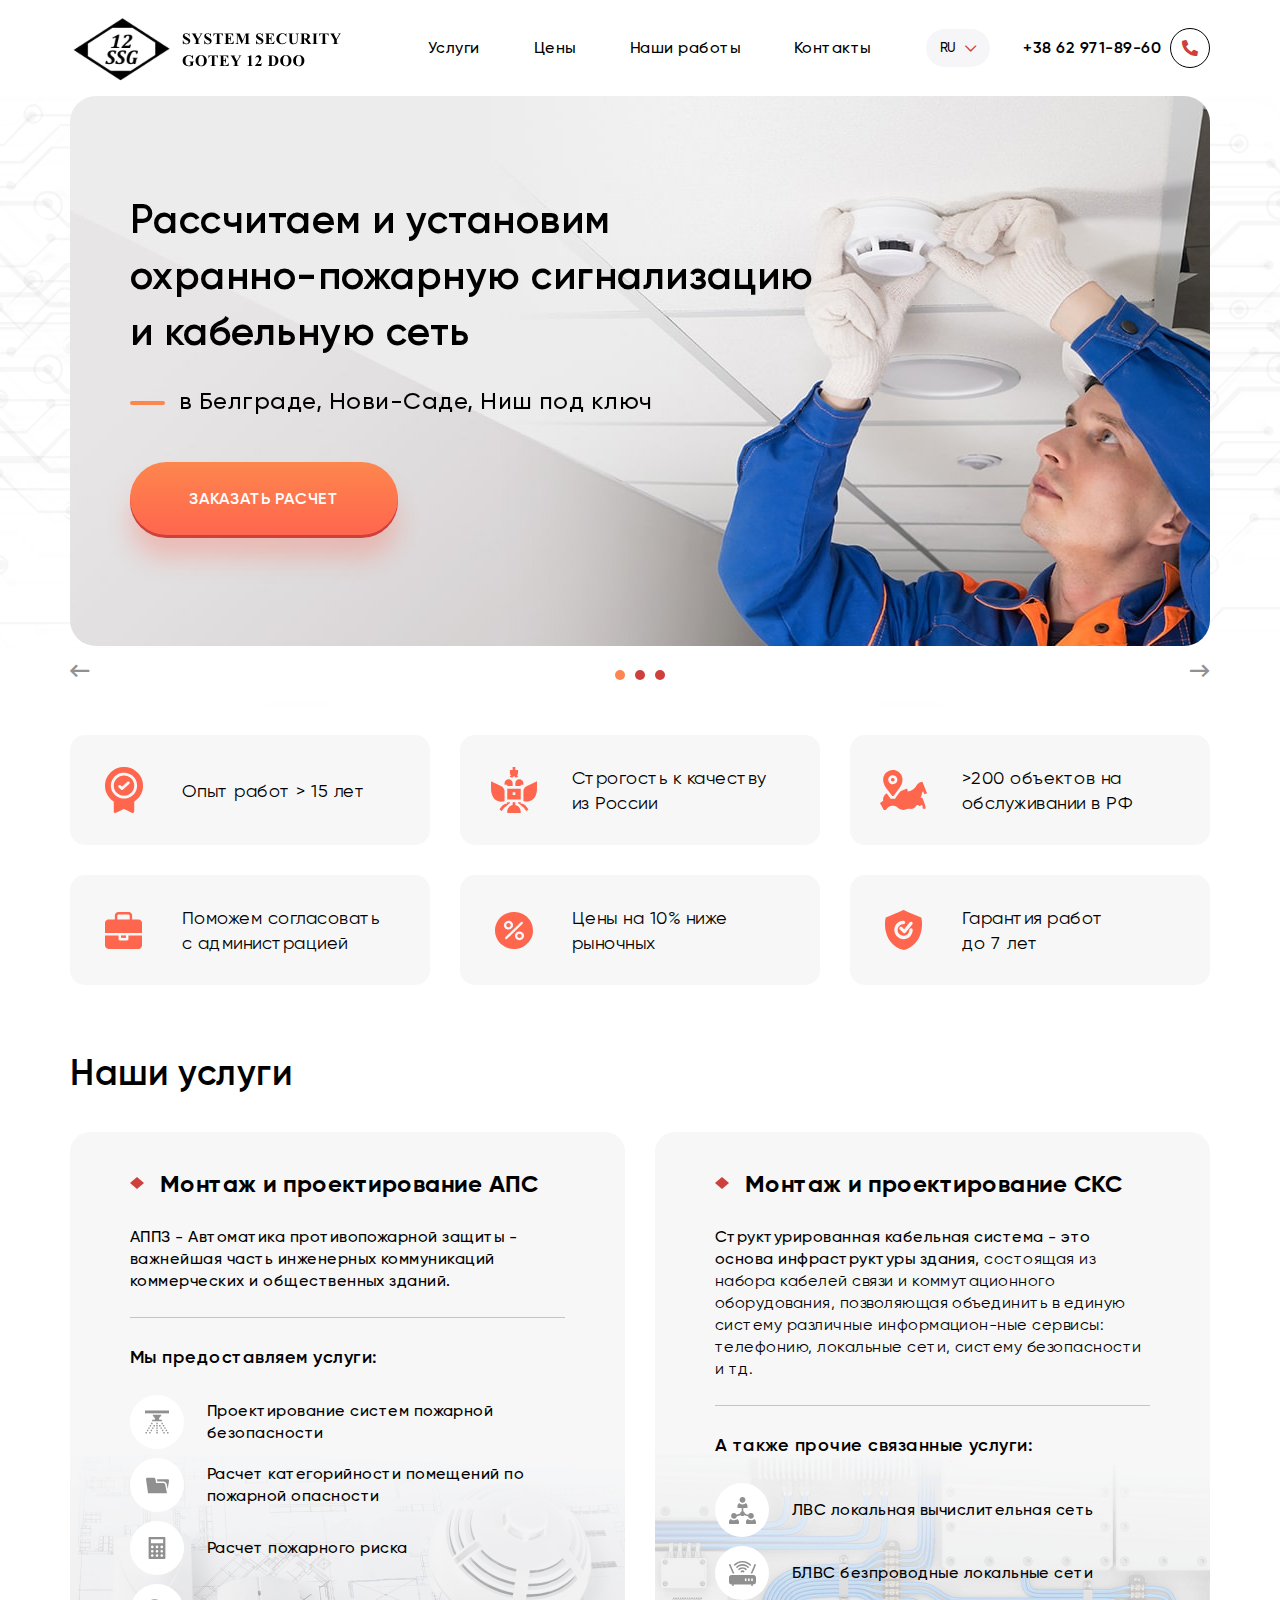
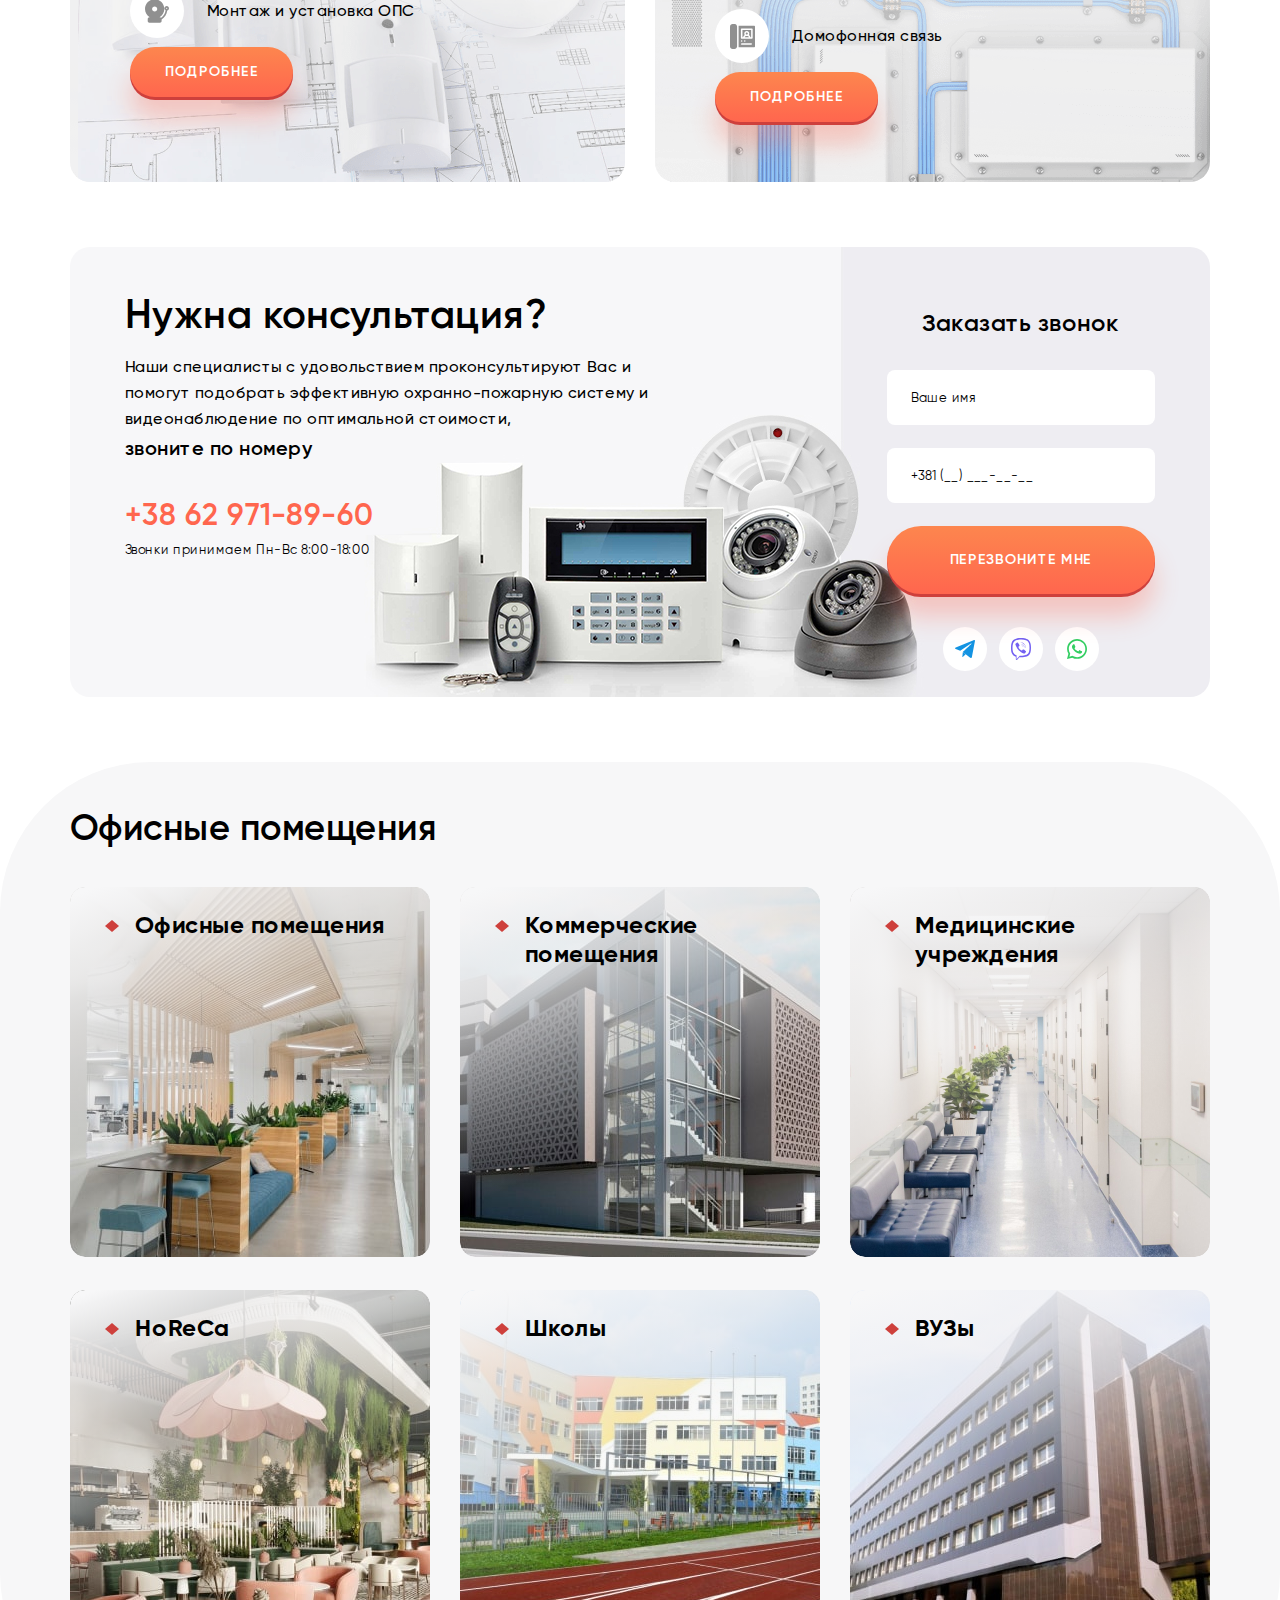
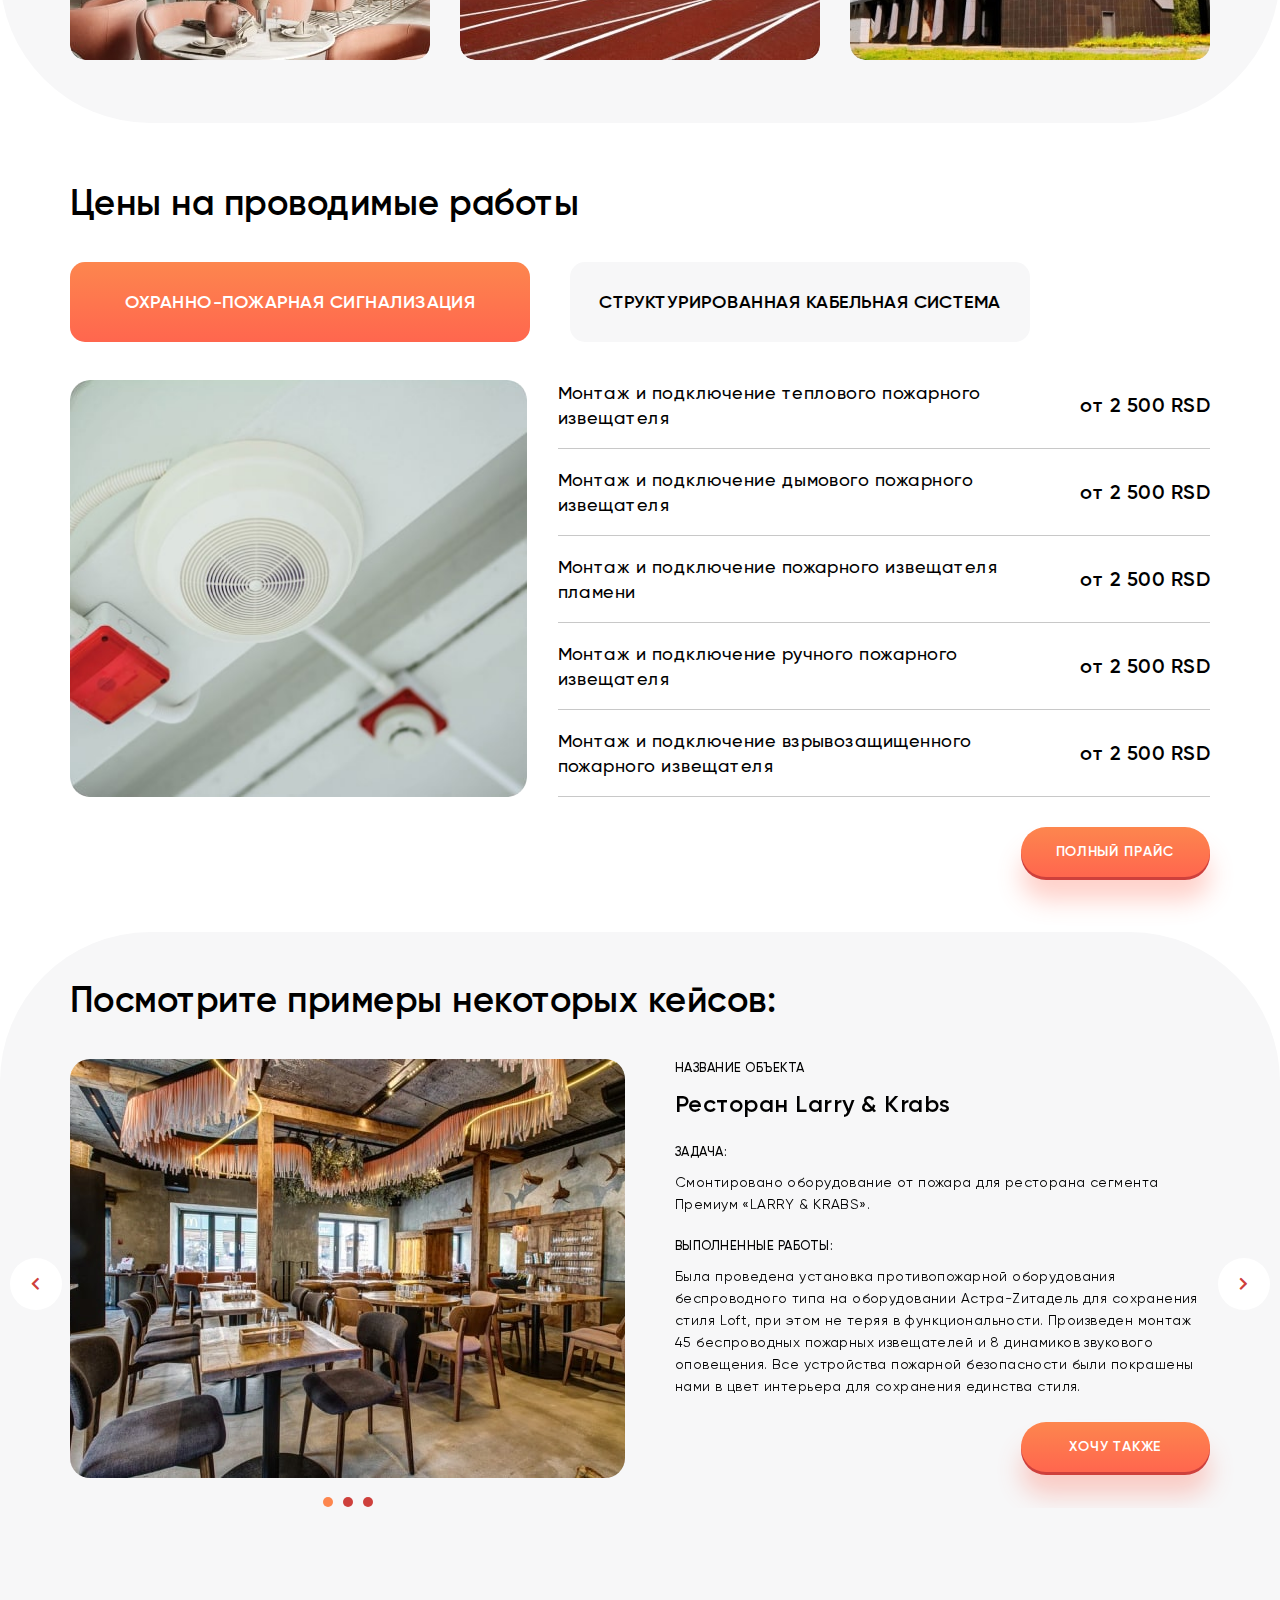
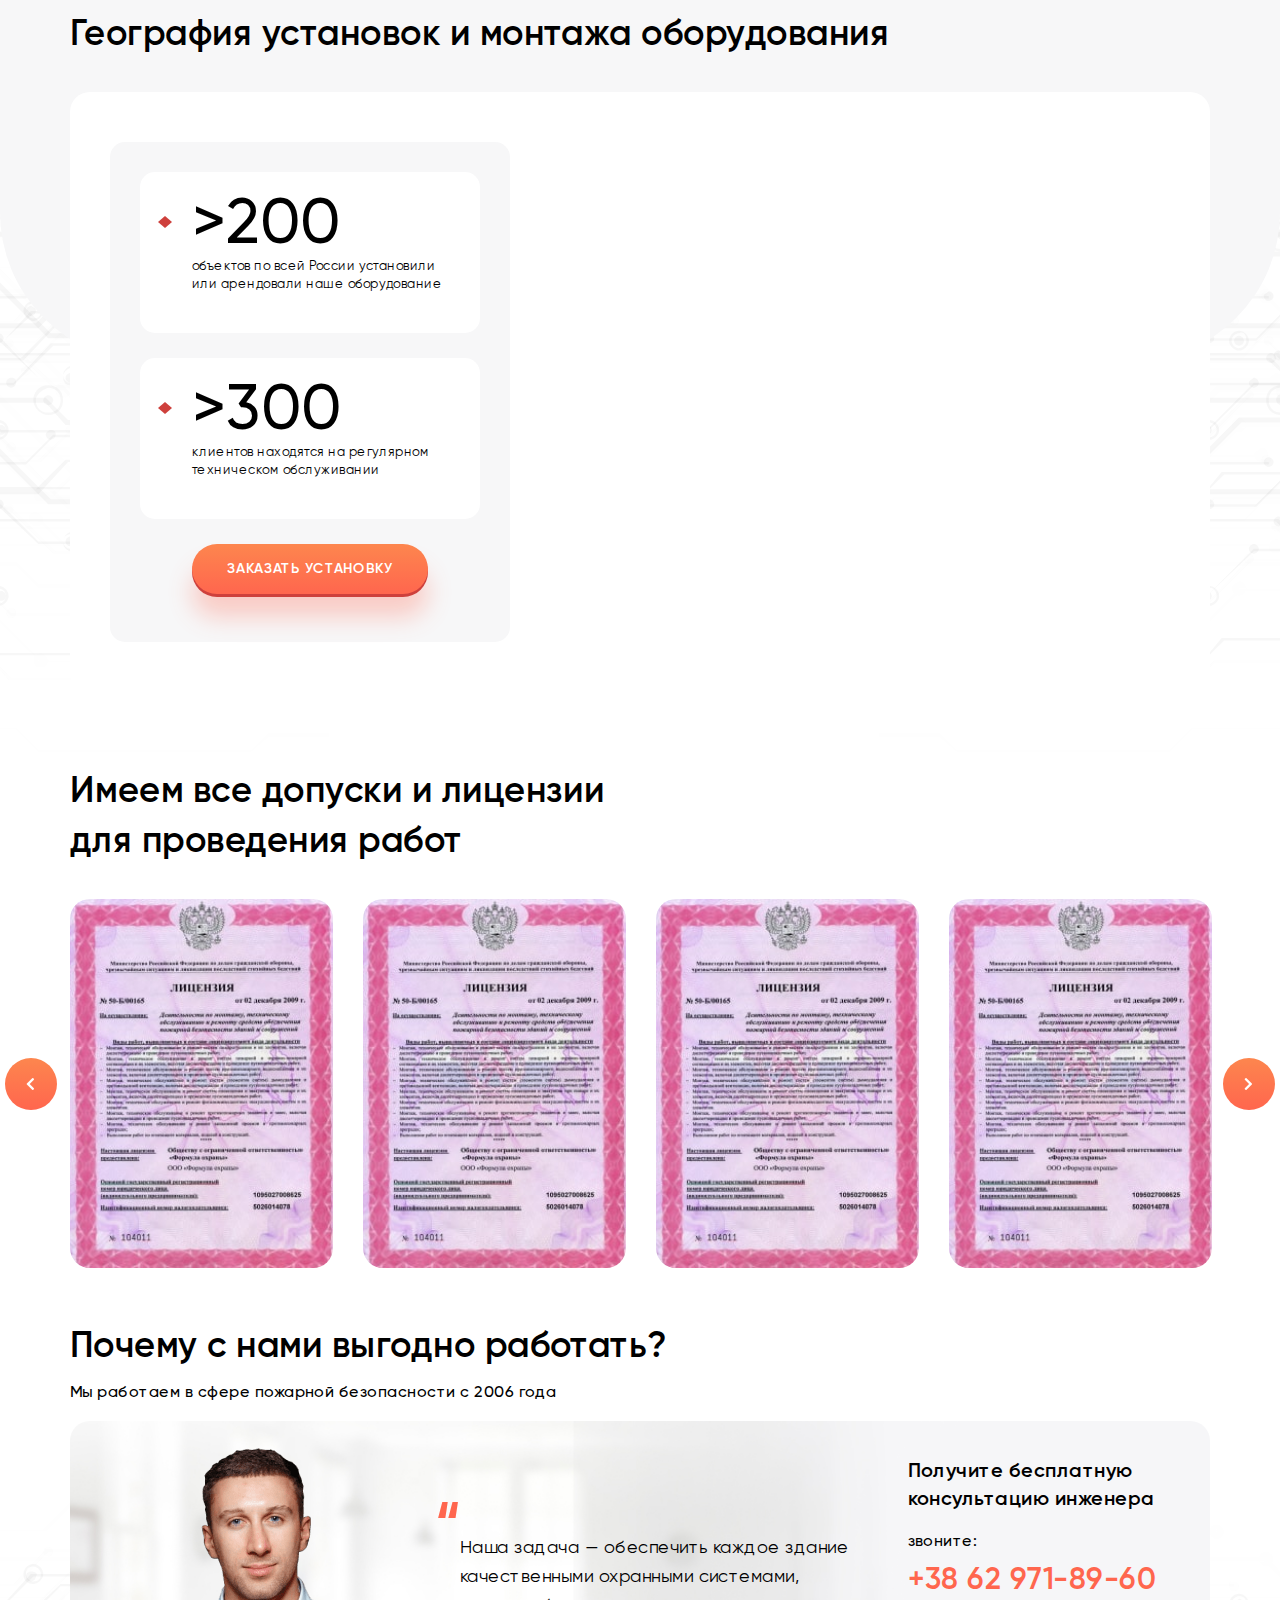
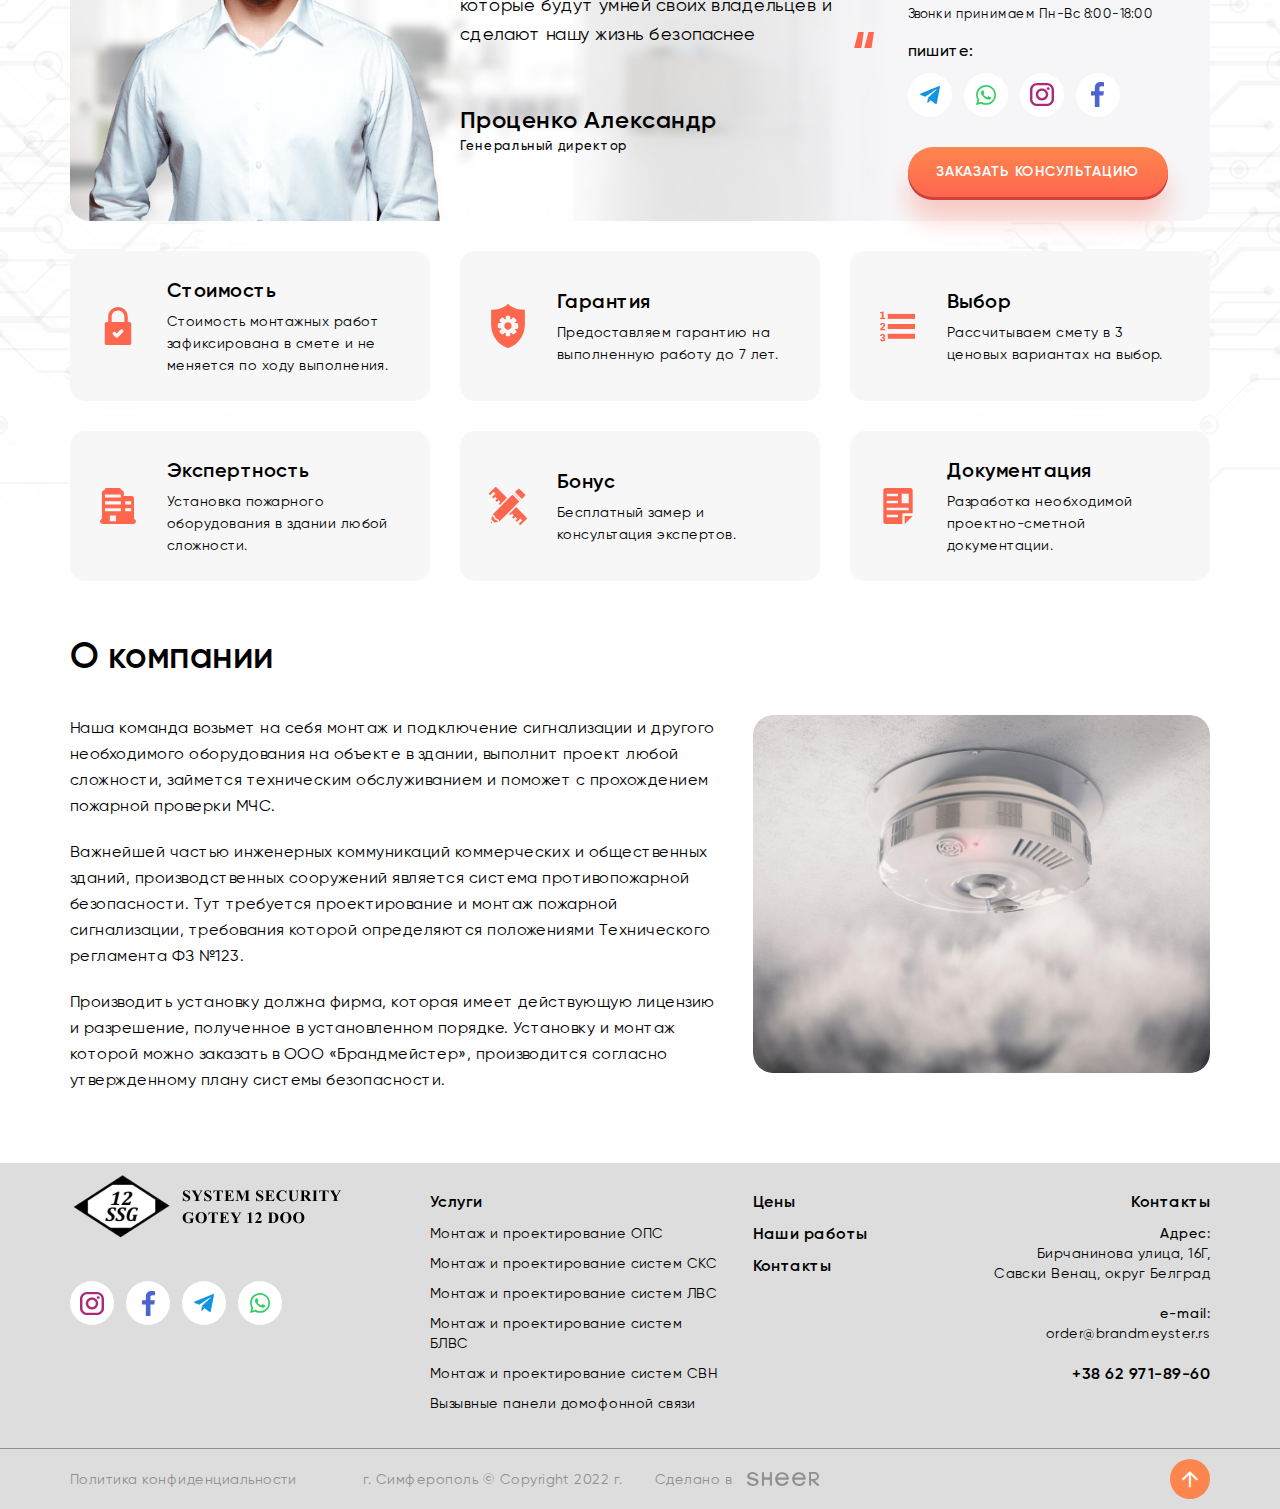
==== index.html @ 73a14e75 "Add files via upload" ====
<!DOCTYPE html>
<!--[if lt IE 7]><html lang="ru" class="lt-ie9 lt-ie8 lt-ie7"><![endif]-->
<!--[if IE 7]><html lang="ru" class="lt-ie9 lt-ie8"><![endif]-->
<!--[if IE 8]><html lang="ru" class="lt-ie9"><![endif]-->
<!--[if gt IE 8]><!-->
<html lang="ru">
<!--<![endif]-->
<head>
	<meta charset="utf-8" />
	<title>Заголовок</title>
	<meta http-equiv="X-UA-Compatible" content="IE=edge" />
	<meta name="viewport" content="width=device-width, initial-scale=1.0" />
	<meta name="format-detection" content="telephone=no" />
	<link rel="shortcut icon" href="favicon.png" />
	<link rel="stylesheet" href="libs/bootstrap/bootstrap-grid.css" />
	<link rel="stylesheet" href="libs/fontawesome-free-5.12.0-web/css/all.min.css" />
	<link rel="stylesheet" href="libs/fancybox/jquery.fancybox.css" />
	<link rel="stylesheet" href="libs/slick-1.5.9/slick/slick.css" />
	<link rel="stylesheet" href="libs/slick-1.5.9/slick/slick-theme.css" />
	<link rel="stylesheet" href="css/fonts.css" />
	<link rel="stylesheet" href="css/main.css?ver=1.1" />
	<link rel="stylesheet" href="css/media.css?ver=1.1" />
</head>
<body>

	<div class="wrapper">

		<header class="header default">
			<div class="container">
				<div class="header__wrapper">
					<a href="#" class="logo">
						<img src="img/logo.svg" alt="alt">
					</a>
					<ul class="menu">
						<li><a href="#">Услуги</a></li>
						<li><a href="#">Цены</a></li>
						<li><a href="#">Наши работы</a></li>
						<li><a href="#">Контакты</a></li>
					</ul>
					<div class="language-block">
						<div class="language-value">RU <i class="far fa-chevron-down"></i></div>
						<div class="language-dropdown">
							<ul>
								<li><a href="#">ENG</a></li>
								<li><a href="#">RU</a></li>
							</ul>
						</div>
					</div>
					<div class="contacts-line">
						<a href="tel:+38629718960" class="phone-main">+38 62 971-89-60</a>
						<a href="#" class="btn-call"><i class="fas fa-phone-alt"></i></a>
					</div>
					<span class='sandwich'>
						<span class='sw-topper'></span>
						<span class='sw-bottom'></span>
						<span class='sw-footer'></span>
					</span>
				</div>
			</div>
			<div class="menu-mobile">
				<ul class="menu">
						<li><a href="#">Услуги</a></li>
						<li><a href="#">Цены</a></li>
						<li><a href="#">Наши работы</a></li>
						<li><a href="#">Контакты</a></li>
					</ul>
					<div class="language-block">
						<div class="language-value">RU <i class="far fa-chevron-down"></i></div>
						<div class="language-dropdown">
							<ul>
								<li><a href="#">ENG</a></li>
								<li><a href="#">RU</a></li>
							</ul>
						</div>
					</div>
					<div class="contacts-line">
						<a href="tel:+38629718960" class="phone-main">+38 62 971-89-60</a>
						<a href="#" class="btn-call"><i class="fas fa-phone-alt"></i></a>
					</div>
			</div>
		</header>

		<section class="billbord">
			<div class="lines-bg"></div>
			<div class="container">
				<ul class="slider-billbord">
					<li>
						<div class="item-billbord">
							<div class="item-billbord__image">
								<img src="img/billbord1.jpg" alt="alt">
							</div>
							<div class="item-billbord__content">
								<h2 class="title-big">Рассчитаем и установим <br>охранно-пожарную сигнализацию и кабельную сеть</h2>
								<div class="descr-big">в Белграде, Нови-Саде, Ниш под ключ</div>
								<a href="#" class="btn-main">ЗАКАЗАТЬ РАСЧЕТ</a>
							</div>
						</div>
					</li>
					<li>
						<div class="item-billbord">
							<div class="item-billbord__image">
								<img src="img/billbord1.jpg" alt="alt">
							</div>
							<div class="item-billbord__content">
								<h2 class="title-big">Рассчитаем и установим <br>охранно-пожарную сигнализацию и кабельную сеть</h2>
								<div class="descr-big">в Белграде, Нови-Саде, Ниш под ключ</div>
								<a href="#" class="btn-main">ЗАКАЗАТЬ РАСЧЕТ</a>
							</div>
						</div>
					</li>
					<li>
						<div class="item-billbord">
							<div class="item-billbord__image">
								<img src="img/billbord1.jpg" alt="alt">
							</div>
							<div class="item-billbord__content">
								<h2 class="title-big">Рассчитаем и установим <br>охранно-пожарную сигнализацию и кабельную сеть</h2>
								<div class="descr-big">в Белграде, Нови-Саде, Ниш под ключ</div>
								<a href="#" class="btn-main">ЗАКАЗАТЬ РАСЧЕТ</a>
							</div>
						</div>
					</li>
				</ul>
			</div>
		</section>

		<section class="advantages">
			<div class="container">
				<div class="row row_advantages">
					<div class="col-lg-4 col-md-6">
						<div class="item-advantage">
							<div class="item-advantage__icon">
								<img src="img/ic_avd1.svg" alt="alt">
							</div>
							<p>Опыт работ > 15 лет</p>
						</div>
					</div>
					<div class="col-lg-4 col-md-6">
						<div class="item-advantage">
							<div class="item-advantage__icon">
								<img src="img/ic_avd2.svg" alt="alt">
							</div>
							<p>Строгость к качеству из России</p>
						</div>
					</div>
					<div class="col-lg-4 col-md-6">
						<div class="item-advantage">
							<div class="item-advantage__icon">
								<img src="img/ic_avd3.svg" alt="alt">
							</div>
							<p>>200 объектов на обслуживании в РФ</p>
						</div>
					</div>
					<div class="col-lg-4 col-md-6">
						<div class="item-advantage">
							<div class="item-advantage__icon">
								<img src="img/ic_avd4.svg" alt="alt">
							</div>
							<p>Поможем согласовать с администрацией</p>
						</div>
					</div>
					<div class="col-lg-4 col-md-6">
						<div class="item-advantage">
							<div class="item-advantage__icon">
								<img src="img/ic_avd5.svg" alt="alt">
							</div>
							<p>Цены на 10% ниже рыночных</p>
						</div>
					</div>
					<div class="col-lg-4 col-md-6">
						<div class="item-advantage">
							<div class="item-advantage__icon">
								<img src="img/ic_avd6.svg" alt="alt">
							</div>
							<p>Гарантия работ <br>до 7 лет</p>
						</div>
					</div>
				</div>
			</div>
		</section>

		<section class="services">
			<div class="container">
				<h2 class="title-section">Наши услуги</h2>
				<div class="row">
					<div class="col-lg-6">
						<div class="unit-service">
							<div class="unit-service__title">Монтаж и проектирование АПС</div>
							<div class="unit-service__descr"><strong>АППЗ - Автоматика противопожарной защиты - важнейшая часть инженерных коммуникаций коммерческих и общественных зданий.</strong></div>
							<div class="unit-service__subtitle">Мы предоставляем услуги:</div>
							<ul>
								<li><div class="icon-service"><img src="img/ic_serv1.svg" alt="alt"></div> Проектирование систем пожарной безопасности</li>
								<li><div class="icon-service"><img src="img/ic_serv2.svg" alt="alt"></div> Расчет категорийности помещений по пожарной опасности</li>
								<li><div class="icon-service"><img src="img/ic_serv3.svg" alt="alt"></div> Расчет пожарного риска</li>
								<li><div class="icon-service"><img src="img/ic_serv4.svg" alt="alt"></div> Монтаж и установка ОПС</li>
							</ul>
							<a href="#" class="btn-main">ПОДРОБНЕЕ</a>
							<div class="unit-service__image">
								<img src="img/bg_serv1.png" alt="alt">
							</div>
						</div>
					</div>
					<div class="col-lg-6">
						<div class="unit-service">
							<div class="unit-service__title">Монтаж и проектирование СКС</div>
							<div class="unit-service__descr"><strong>Структурированная кабельная система - это основа инфраструктуры здания,</strong> состоящая из набора кабелей связи и коммутационного оборудования, позволяющая объединить в единую систему различные информацион-ные сервисы: телефонию, локальные сети, систему безопасности и тд.</div>
							<div class="unit-service__subtitle">А также прочие связанные услуги:</div>
							<ul>
								<li><div class="icon-service"><img src="img/ic_serv5.svg" alt="alt"></div> ЛВС локальная вычислительная сеть</li>
								<li><div class="icon-service"><img src="img/ic_serv6.svg" alt="alt"></div> БЛВС безпроводные локальные сети</li>
								<li><div class="icon-service"><img src="img/ic_serv7.svg" alt="alt"></div> Домофонная связь</li>
							</ul>
							<a href="#" class="btn-main">ПОДРОБНЕЕ</a>
							<div class="unit-service__image">
								<img src="img/bg_serv2.png" alt="alt">
							</div>
						</div>
					</div>
				</div>
			</div>
		</section>

		<section class="consultation">
			<div class="container">
				<div class="consultation-block">
					<div class="row">
						<div class="col-lg-8">
							<div class="title-big">Нужна консультация?</div>
							<div class="descr-consult">Наши специалисты с удовольствием проконсультируют Вас и помогут подобрать эффективную охранно-пожарную систему и видеонаблюдение по оптимальной стоимости, <strong>звоните по номеру </strong></div>
							<a href="tel:+38629718960" class="phone-consult">+38 62 971-89-60</a>
							<div class="time-conslut">Звонки принимаем Пн-Вс 8:00-18:00</div>
						</div>
						<div class="col-lg-4">
							<div class="block-form">
								<form>
									<div class="title-middle">Заказать звонок</div>
									<div class="item-form">
										<input type="text" placeholder="Ваше имя" required="required">
									</div>
									<div class="item-form">
										<input type="text" placeholder="+381 (__) ___-__-__" class="input-phone" required="required">
									</div>
									<button class="btn-main">перезвоните мне</button>
								</form>
								<ul class="list-social">
									<li><a href="#"><img src="img/tg.svg" alt="alt"></a></li>
									<li><a href="#"><img src="img/vb.svg" alt="alt"></a></li>
									<li><a href="#"><img src="img/wt.svg" alt="alt"></a></li>
								</ul>
							</div>
						</div>
					</div>
				</div>
			</div>
		</section>

		<section class="categories">
			<div class="container">
				<h2 class="title-section">Офисные помещения</h2>
				<div class="row">
					<div class="col-lg-4 col-md-6">
						<a href="#" class="item-category">
							<span class="item-category__image">
								<img src="img/category1.jpg" alt="alt">
							</span>
							<span class="item-category__content">
								<span class="item-category__title">Офисные помещения</span>
							</span>
						</a>
					</div>
					<div class="col-lg-4 col-md-6">
						<a href="#" class="item-category">
							<span class="item-category__image">
								<img src="img/category2.jpg" alt="alt">
							</span>
							<span class="item-category__content">
								<span class="item-category__title">Коммерческие помещения</span>
							</span>
						</a>
					</div>
					<div class="col-lg-4 col-md-6">
						<a href="#" class="item-category">
							<span class="item-category__image">
								<img src="img/category3.jpg" alt="alt">
							</span>
							<span class="item-category__content">
								<span class="item-category__title">Медицинские учреждения</span>
							</span>
						</a>
					</div>
					<div class="col-lg-4 col-md-6">
						<a href="#" class="item-category">
							<span class="item-category__image">
								<img src="img/category4.jpg" alt="alt">
							</span>
							<span class="item-category__content">
								<span class="item-category__title">HoReCa</span>
							</span>
						</a>
					</div>
					<div class="col-lg-4 col-md-6">
						<a href="#" class="item-category">
							<span class="item-category__image">
								<img src="img/category5.jpg" alt="alt">
							</span>
							<span class="item-category__content">
								<span class="item-category__title">Школы</span>
							</span>
						</a>
					</div>
					<div class="col-lg-4 col-md-6">
						<a href="#" class="item-category">
							<span class="item-category__image">
								<img src="img/category6.jpg" alt="alt">
							</span>
							<span class="item-category__content">
								<span class="item-category__title">ВУЗы</span>
							</span>
						</a>
					</div>
				</div>
			</div>
		</section>

		<section class="prices">
			<div class="container">
				<h2 class="title-section">Цены на проводимые работы</h2>
				<ul class="tabs">
					<li class="active"><a href="#tab1">ОХРАННО-ПОЖАРНАЯ СИГНАЛИЗАЦИЯ</a></li>
					<li><a href="#tab2">СТРУКТУРИРОВАННАЯ КАБЕЛЬНАЯ СИСТЕМА</a></li>
				</ul>
				<div class="tab-container">
					<div class="tab-pane" id="tab1">
						<div class="row">
							<div class="col-lg-5">
								<div class="image-price">
									<img src="img/image_price1.jpg" alt="alt">
								</div>
							</div>
							<div class="col-lg-7">
								<div class="prices-wrapper">
									<div class="line-price">Монтаж и подключение теплового пожарного извещателя <strong>от 2 500 RSD</strong></div>
									<div class="line-price">Монтаж и подключение дымового пожарного извещателя <strong>от 2 500 RSD</strong></div>
									<div class="line-price">Монтаж и подключение пожарного извещателя пламени <strong>от 2 500 RSD</strong></div>
									<div class="line-price">Монтаж и подключение ручного пожарного извещателя <strong>от 2 500 RSD</strong></div>
									<div class="line-price">Монтаж и подключение взрывозащищенного пожарного извещателя <strong>от 2 500 RSD</strong></div>
								</div>
								<div class="button-price">
									<a href="#" class="btn-main">ПОЛНЫЙ ПРАЙС</a>
								</div>
							</div>
						</div>
					</div>
					<div class="tab-pane" id="tab2">
						<div class="row">
							<div class="col-lg-5">
								<div class="image-price">
									<img src="img/image_price1.jpg" alt="alt">
								</div>
							</div>
							<div class="col-lg-7">
								<div class="prices-wrapper">
									<div class="line-price">Монтаж и подключение теплового пожарного извещателя <strong>от 2 500 RSD</strong></div>
									<div class="line-price">Монтаж и подключение дымового пожарного извещателя <strong>от 2 500 RSD</strong></div>
									<div class="line-price">Монтаж и подключение пожарного извещателя пламени <strong>от 2 500 RSD</strong></div>
									<div class="line-price">Монтаж и подключение ручного пожарного извещателя <strong>от 2 500 RSD</strong></div>
									<div class="line-price">Монтаж и подключение взрывозащищенного пожарного извещателя <strong>от 2 500 RSD</strong></div>
								</div>
								<div class="button-price">
									<a href="#" class="btn-main">ПОЛНЫЙ ПРАЙС</a>
								</div>
							</div>
						</div>
					</div>
				</div>
			</div>
		</section>

		<section class="portfolio">
			<div class="container">
				<h2 class="title-section">Посмотрите примеры некоторых кейсов:</h2>
				<ul class="slider-portfolio arrows-main">
					<li>
						<div class="item-portfolio">
							<div class="row">
								<div class="col-lg-6">
									<ul class="slider-inner">
										<li>
											<div class="slider-inner__image">
												<img src="img/slide_inner1.jpg" alt="alt">
											</div>
										</li>
										<li>
											<div class="slider-inner__image">
												<img src="img/slide_inner1.jpg" alt="alt">
											</div>
										</li>
										<li>
											<div class="slider-inner__image">
												<img src="img/slide_inner1.jpg" alt="alt">
											</div>
										</li>
									</ul>
								</div>
								<div class="col-lg-6 item-portfolio__right">
									<div class="title-extrasmall">НАЗВАНИЕ ОБЪЕКТА</div>
									<div class="title-middle">Ресторан Larry & Krabs</div>
									<br>
									<div class="title-extrasmall">ЗАДАЧА:</div>
									<p>Смонтировано оборудование от пожара для ресторана сегмента Премиум «LARRY & KRABS».</p>
									<br>
									<div class="title-extrasmall">ВЫПОЛНЕННЫЕ РАБОТЫ:</div>
									<p>Была проведена установка противопожарной оборудования беспроводного типа на оборудовании Астра-Zитадель для сохранения стиля Loft, при этом не теряя в функциональности. Произведен монтаж 45 беспроводных пожарных извещателей и 8 динамиков звукового оповещения. Все устройства пожарной безопасности были покрашены нами в цвет интерьера для сохранения единства стиля.</p>
									<div class="button-portfolio">
										<a href="#" class="btn-main">хочу также</a>
									</div>
								</div>
							</div>
						</div>
					</li>
					<li>
						<div class="item-portfolio">
							<div class="row">
								<div class="col-lg-6">
									<ul class="slider-inner">
										<li>
											<div class="slider-inner__image">
												<img src="img/slide_inner1.jpg" alt="alt">
											</div>
										</li>
										<li>
											<div class="slider-inner__image">
												<img src="img/slide_inner1.jpg" alt="alt">
											</div>
										</li>
										<li>
											<div class="slider-inner__image">
												<img src="img/slide_inner1.jpg" alt="alt">
											</div>
										</li>
									</ul>
								</div>
								<div class="col-lg-6 item-portfolio__right">
									<div class="title-extrasmall">НАЗВАНИЕ ОБЪЕКТА</div>
									<div class="title-middle">Ресторан Larry & Krabs</div>
									<br>
									<div class="title-extrasmall">ЗАДАЧА:</div>
									<p>Смонтировано оборудование от пожара для ресторана сегмента Премиум «LARRY & KRABS».</p>
									<br>
									<div class="title-extrasmall">ВЫПОЛНЕННЫЕ РАБОТЫ:</div>
									<p>Была проведена установка противопожарной оборудования беспроводного типа на оборудовании Астра-Zитадель для сохранения стиля Loft, при этом не теряя в функциональности. Произведен монтаж 45 беспроводных пожарных извещателей и 8 динамиков звукового оповещения. Все устройства пожарной безопасности были покрашены нами в цвет интерьера для сохранения единства стиля.</p>
									<div class="button-portfolio">
										<a href="#" class="btn-main">хочу также</a>
									</div>
								</div>
							</div>
						</div>
					</li>
				</ul>
				<h2 class="title-section">География установок и монтажа оборудования</h2>
				<div class="locations-wrapper">
					<div id="map-location"></div>
					<div class="locations-block">
						<div class="locations-block__item">
							<div class="locations-block__value">>200</div>
							<p>объектов по всей России установили или арендовали наше оборудование</p>
						</div>
						<div class="locations-block__item">
							<div class="locations-block__value">>300</div>
							<p>клиентов находятся на регулярном техническом обслуживании</p>
						</div>
						<div class="locations-block__button">
							<a href="#" class="btn-main">заказать установку</a>
						</div>
					</div>
				</div>
			</div>
			<div class="lines-bg"></div>
		</section>

		<section class="sertificats">
			<div class="container">
				<h2 class="title-section">Имеем все допуски и лицензии для проведения работ</h2>
				<ul class="slider-sertificats arrows-main">
					<li>
						<a href="img/sertificat1.jpg" class="item-sertificat fancybox" rel="group1">
							<img src="img/sertificat1.jpg" alt="alt">
						</a>
					</li>
					<li>
						<a href="img/sertificat1.jpg" class="item-sertificat fancybox" rel="group1">
							<img src="img/sertificat1.jpg" alt="alt">
						</a>
					</li>
					<li>
						<a href="img/sertificat1.jpg" class="item-sertificat fancybox" rel="group1">
							<img src="img/sertificat1.jpg" alt="alt">
						</a>
					</li>
					<li>
						<a href="img/sertificat1.jpg" class="item-sertificat fancybox" rel="group1">
							<img src="img/sertificat1.jpg" alt="alt">
						</a>
					</li>
					<li>
						<a href="img/sertificat1.jpg" class="item-sertificat fancybox" rel="group1">
							<img src="img/sertificat1.jpg" alt="alt">
						</a>
					</li>
				</ul>
			</div>
		</section>

		<section class="benefits">
			<div class="container">
				<h2 class="title-section">Почему с нами выгодно работать?</h2>
				<div class="descr-section">Мы работаем в сфере пожарной безопасности с 2006 года</div>
				<div class="consultation-main">
					<div class="row align-items-center">
						<div class="col-lg-4 col_od">
							<div class="consultation-main__image">
								<img src="img/consultation_main1.png" alt="alt">
							</div>
						</div>
						<div class="col-lg-5">
							<div class="consultation-main__center">
								<div class="quote">
									<p>Наша задача — обеспечить каждое здание качественными охранными системами, которые будут умней своих владельцев и сделают нашу жизнь безопаснее</p>
								</div>
								<div class="title-middle">Проценко Александр</div>
								<div class="descr-min">Генеральный директор</div>
							</div>
						</div>
						<div class="col-lg-3">
							<div class="consultation-main__right">
								<div class="title-block">Получите бесплатную консультацию инженера</div>
								<div class="title-simple">звоните:</div>
								<a href="tel:+38629718960" class="phone-consult">+38 62 971-89-60</a>
								<div class="time-conslut">Звонки принимаем Пн-Вс 8:00-18:00</div>
								<div class="title-simple">пишите:</div>
								<ul class="list-social">
									<li><a href="#"><img src="img/tg.svg" alt="alt"></a></li>
									<li><a href="#"><img src="img/wt.svg" alt="alt"></a></li>
									<li><a href="#"><img src="img/insta.svg" alt="alt"></a></li>
									<li><a href="#"><img src="img/fb.svg" alt="alt"></a></li>
								</ul>
								<a href="#" class="btn-main">Заказать консультацию</a>
							</div>
						</div>
					</div>
				</div>
				<div class="row row_benefits">
					<div class="col-lg-4 col-md-6">
						<div class="item-benefit">
							<div class="item-benefit__icon">
								<img src="img/ic_benefit1.svg" alt="alt">
							</div>
							<div class="item-benefit__content">
								<div class="title-block">Стоимость</div>
								<p>Стоимость монтажных работ зафиксирована в смете и не меняется по ходу выполнения.</p>
							</div>
						</div>
					</div>
					<div class="col-lg-4 col-md-6">
						<div class="item-benefit">
							<div class="item-benefit__icon">
								<img src="img/ic_benefit2.svg" alt="alt">
							</div>
							<div class="item-benefit__content">
								<div class="title-block">Гарантия</div>
								<p>Предоставляем гарантию на выполненную работу до 7 лет.</p>
							</div>
						</div>
					</div>
					<div class="col-lg-4 col-md-6">
						<div class="item-benefit">
							<div class="item-benefit__icon">
								<img src="img/ic_benefit3.svg" alt="alt">
							</div>
							<div class="item-benefit__content">
								<div class="title-block">Выбор</div>
								<p>Рассчитываем смету в 3 ценовых вариантах на выбор.</p>
							</div>
						</div>
					</div>
					<div class="col-lg-4 col-md-6">
						<div class="item-benefit">
							<div class="item-benefit__icon">
								<img src="img/ic_benefit4.svg" alt="alt">
							</div>
							<div class="item-benefit__content">
								<div class="title-block">Экспертность</div>
								<p>Установка пожарного оборудования в здании любой сложности.</p>
							</div>
						</div>
					</div>
					<div class="col-lg-4 col-md-6">
						<div class="item-benefit">
							<div class="item-benefit__icon">
								<img src="img/ic_benefit5.svg" alt="alt">
							</div>
							<div class="item-benefit__content">
								<div class="title-block">Бонус</div>
								<p>Бесплатный замер и консультация экспертов.</p>
							</div>
						</div>
					</div>
					<div class="col-lg-4 col-md-6">
						<div class="item-benefit">
							<div class="item-benefit__icon">
								<img src="img/ic_benefit6.svg" alt="alt">
							</div>
							<div class="item-benefit__content">
								<div class="title-block">Документация</div>
								<p>Разработка необходимой проектно-сметной документации.</p>
							</div>
						</div>
					</div>
				</div>
			</div>
		</section>

		<section class="about">
			<div class="container">
				<h2 class="title-section">О компании</h2>
				<div class="row">
					<div class="col-lg-7">
						<p>Наша команда возьмет на себя монтаж и подключение сигнализации и другого необходимого оборудования на объекте в здании, выполнит проект любой сложности, займется техническим обслуживанием и поможет с прохождением пожарной проверки МЧС.</p>
						<p>Важнейшей частью инженерных коммуникаций коммерческих и общественных зданий, производственных сооружений является система противопожарной безопасности. Тут требуется проектирование и монтаж пожарной сигнализации, требования которой определяются положениями Технического регламента ФЗ №123.</p>
						<p>Производить установку должна фирма, которая имеет действующую лицензию и разрешение, полученное в установленном порядке. Установку и монтаж которой можно заказать в ООО «Брандмейстер», производится согласно утвержденному плану системы безопасности.</p>
					</div>
					<div class="col-lg-5">
						<div class="image-main">
							<img src="img/about1.jpg" alt="alt">
						</div>
					</div>
				</div>
			</div>
		</section>

		<footer class="footer">
			<div class="container">
				<div class="row">
					<div class="col-lg-4">
						<a href="#" class="logo">
							<img src="img/logo.svg" alt="alt">
						</a>
						<ul class="list-social">
							<li><a href="#"><img src="img/insta.svg" alt="alt"></a></li>
							<li><a href="#"><img src="img/fb.svg" alt="alt"></a></li>
							<li><a href="#"><img src="img/tg.svg" alt="alt"></a></li>
							<li><a href="#"><img src="img/wt.svg" alt="alt"></a></li>
						</ul>
					</div>
					<div class="col-lg-3">
						<div class="footer__services">
							<div class="footer__title">Услуги <i class="far fa-chevron-down"></i></div>
							<div class="footer__content">
								<ul class="footer__nav">
									<li><a href="#">Монтаж и проектирование ОПС</a></li>
									<li><a href="#">Монтаж и проектирование систем СКС</a></li>
									<li><a href="#">Монтаж и проектирование систем ЛВС</a></li>
									<li><a href="#">Монтаж и проектирование систем БЛВС</a></li>
									<li><a href="#">Монтаж и проектирование систем СВН</a></li>
									<li><a href="#">Вызывные панели домофонной связи</a></li>
								</ul>
							</div>
						</div>
					</div>
					<div class="col-lg-2">
						<ul class="footer__nav footer__nav_big">
							<li><a href="#">Цены</a></li>
							<li><a href="#">Наши работы</a></li>
							<li><a href="#">Контакты</a></li>
						</ul>
					</div>
					<div class="col-lg-3">
						<div class="footer__contacts">
							<div class="footer__title">Контакты <i class="far fa-chevron-down"></i></div>
							<div class="footer__content">
								<p><strong>Адрес:</strong></p>
								<p>Бирчанинова улица, 16Г, <br>Савски Венац, округ Белград</p>
								<br>
								<p><strong>e-mail:</strong></p>
								<p><a href="mailto:order@brandmeyster.rs">order@brandmeyster.rs</a></p>
								<br>
								<a href="tel:+38629718960" class="phone-main">+38 62 971-89-60</a>
							</div>
						</div>
					</div>
				</div>
			</div>
			<div class="footer-bottom">
				<div class="container">
					<div class="row align-items-center">
						<div class="col-lg">
							<a href="#">Политика конфиденциальности </a>
						</div>
						<div class="col-lg">
							<p>г. Симферополь © Copyright  2022 г.</p>
						</div>
						<div class="col-lg">
							<div class="create">Сделано в <a href="#"><img src="img/copy.svg" alt="alt"></a></div>
						</div>
						<div class="col-lg">
							<a href="#" class="btn_top"><i class="far fa-arrow-up"></i></a>
						</div>
					</div>
				</div>
			</div>
		</footer>
		
	</div>

	<!--[if lt IE 9]>
	<script src="libs/html5shiv/es5-shim.min.js"></script>
	<script src="libs/html5shiv/html5shiv.min.js"></script>
	<script src="libs/html5shiv/html5shiv-printshiv.min.js"></script>
	<script src="libs/respond/respond.min.js"></script>
<![endif]-->
<script src="libs/jquery/jquery-3.6.0.min.js"></script>
<script src="libs/jquery-mousewheel/jquery.mousewheel.min.js"></script>
<script src="libs/fancybox/jquery.fancybox.pack.js"></script>
<script src="libs/slick-1.5.9/slick/slick.min.js"></script>
<script src="libs/scroll2id/PageScroll2id.min.js"></script>
<script src="libs/mask/jquery.maskedinput.js"></script>
<script src="libs/jQueryFormStyler-master/jquery.formstyler.min.js"></script>
<script src="js/common.js?ver=1.1"></script>
<script src="https://api-maps.yandex.ru/2.1/?lang=ru_RU"></script>
<script>
	$(document).ready(function() {
		ymaps.ready(init);

		function init() {
			var myMap = new ymaps.Map('map-location', {
				center: [44.755015, 19.218693],
				zoom: 7	
			}, {
				searchControlProvider: 'yandex#search'
			});		


			myPlacemark1 = new ymaps.Placemark([44.816239, 20.460469], {
			}, {
				iconLayout: 'default#image',
				iconImageHref: 'img/pin.svg',
				hideIconOnBalloonOpen: false,
				iconImageSize: [20, 26],
				iconImageOffset: [-10, -26],
				balloonOffset: [ 0, -26 ]
			});

			myPlacemark2 = new ymaps.Placemark([45.264621, 19.836845], {
			}, {
				iconLayout: 'default#image',
				iconImageHref: 'img/pin.svg',
				hideIconOnBalloonOpen: false,
				iconImageSize: [20, 26],
				iconImageOffset: [-10, -26],
				balloonOffset: [ 0, -26 ]
			});

			myPlacemark3 = new ymaps.Placemark([44.621046, 21.184387], {
			}, {
				iconLayout: 'default#image',
				iconImageHref: 'img/pin.svg',
				hideIconOnBalloonOpen: false,
				iconImageSize: [20, 26],
				iconImageOffset: [-10, -26],
				balloonOffset: [ 0, -26 ]
			});

			myPlacemark4 = new ymaps.Placemark([44.009866, 20.914536], {
			}, {
				iconLayout: 'default#image',
				iconImageHref: 'img/pin.svg',
				hideIconOnBalloonOpen: false,
				iconImageSize: [20, 26],
				iconImageOffset: [-10, -26],
				balloonOffset: [ 0, -26 ]
			});


			myMap.controls.remove('searchControl');
			myMap.behaviors.disable('scrollZoom');
			myMap.geoObjects.add(myPlacemark1);
			myMap.geoObjects.add(myPlacemark2);
			myMap.geoObjects.add(myPlacemark3);
			myMap.geoObjects.add(myPlacemark4);
		}
	});
</script>
<!-- Yandex.Metrika counter --><!-- /Yandex.Metrika counter -->
<!-- Google Analytics counter --><!-- /Google Analytics counter -->
</body>
</html>
---- css/fonts.css ----
@font-face {
	font-family: 'Gilroy';
	src: url('../fonts/Gilroy-Regular.eot');
	src: url('../fonts/Gilroy-Regular.eot?#iefix') format('embedded-opentype'),
	url('../fonts/Gilroy-Regular.woff') format('woff'),
	url('../fonts/Gilroy-Regular.ttf') format('truetype');
	font-weight: normal;
	font-style: normal;
}
@font-face {
	font-family: 'Gilroy';
	src: url('../fonts/Gilroy-Medium.eot');
	src: url('../fonts/Gilroy-Medium.eot?#iefix') format('embedded-opentype'),
	url('../fonts/Gilroy-Medium.woff') format('woff'),
	url('../fonts/Gilroy-Medium.ttf') format('truetype');
	font-weight: 500;
	font-style: normal;
}
@font-face {
	font-family: 'Gilroy';
	src: url('../fonts/Gilroy-SemiBold.eot');
	src: url('../fonts/Gilroy-SemiBold.eot?#iefix') format('embedded-opentype'),
	url('../fonts/Gilroy-SemiBold.woff') format('woff'),
	url('../fonts/Gilroy-SemiBold.ttf') format('truetype');
	font-weight: 600;
	font-style: normal;
}
@font-face {
	font-family: 'Gilroy';
	src: url('../fonts/Gilroy-Bold.eot');
	src: url('../fonts/Gilroy-Bold.eot?#iefix') format('embedded-opentype'),
	url('../fonts/Gilroy-Bold.woff') format('woff'),
	url('../fonts/Gilroy-Bold.ttf') format('truetype');
	font-weight: 700;
	font-style: normal;
}
---- css/main.css ----
*::-webkit-input-placeholder {
	color: #000;
	opacity: 1;
}
*:-moz-placeholder {
	color: #000;
	opacity: 1;
}
*::-moz-placeholder {
	color: #000;
	opacity: 1;
}
*:-ms-input-placeholder {
	color: #000;
	opacity: 1;
}

body input:focus:required:invalid,
body textarea:focus:required:invalid {
	
}
body input:required:valid,
body textarea:required:valid {
	
}
body {
	font-family: 'Gilroy';
	font-size: 16px;
	line-height: 22px;
	letter-spacing: 0.03em;
	color: #000;
	overflow-x: hidden;
	margin: 0;
	background-color: #fff;
}
button {
	cursor: pointer;
}
button, input, optgroup, select, textarea {
	font-family: inherit;
}
input {
	-webkit-appearance: none;
	-moz-appearance: none;
	appearance: none;
}
button,
textarea,
input.text,
input[type="text"],
input[type="button"],
input[type="submit"] {
	-webkit-appearance: none;
}
a, button, input, img {
	transition: all 0.3s;
}
h1,h2,h3,h4,h5,h6 {
	padding: 0;
	margin: 0;
	font-weight: normal;
}
.wrapper {
	padding-top: 96px;
	overflow: hidden;
}
a {
	text-decoration: none;
	outline: none;
}
* {
	outline: none !important;
}
ul {
	padding: 0;
	margin: 0;
}
ul li {
	list-style-type: none;
	outline: none;
}
img {
	outline: none;
	display: block;
}
p {
	padding: 0;
	margin: 0;
}
form {
	margin: 0;
}
.header {
	padding: 12px 0;
	position: fixed;
	top: 0;
	left: 0;
	width: 100%;
	z-index: 1000;
	background-color: #fff;
	transition: all 0.3s;
}
.header.fixed {
	padding: 2px 0;
}
.header__wrapper {
	display: flex;
	align-items: center;
	justify-content: space-between;
}
.logo-wrap {
	display: flex;
	align-items: center;
}
.logo {
	display: inline-block;
}
.logo img {
	width: 276px;
	max-width: 100%;
}
.logo-descr {
	max-width: 164px;
	font-weight: 700;
	margin-left: 6px;
	font-family: 'Times New Roman';
	text-transform: uppercase;
}
.menu {
	margin-left: 82px;
	margin-right: 55px;
	font-weight: 500;
	display: flex;
	align-items: center;
	justify-content: space-between;
	flex: 1;
}
.menu a {
	color: #000;
}
.phone-main:hover,
.language-dropdown a:hover,
.menu a:hover {
	color: #FF664E;
}
.language-block {
	font-size: 13px;
	line-height: 18px;
	margin-right: 33px;
	display: inline-block;
	position: relative;
}
.language-value {
	padding: 10px 14px;
	background: #F6F6F8;
	border-radius: 20px;
	font-weight: 500;
	color: #000;
	display: inline-flex;
	cursor: pointer;
	position: relative;
	z-index: 3;
	align-items: center;
	transition: all 0.3s;
}
.language-value:hover {
	background-color: #f1f1f1;
}
.language-value i {
	color: #CE403C;
	margin-left: 8px;
}
.language-dropdown {
	padding-top: 20px;
	margin-top: -20px;
	position: absolute;
	display: none;
	top: 100%;
	left: 0;
	width: 100%;
	background: #F6F6F8;
	border-radius: 0 0 20px 20px;
}
.language-dropdown a {
	padding: 5px 14px;
	color: #000;
	font-weight: 500;
	display: block;
}
.contacts-line {
	display: flex;
	align-items: center;
}
.phone-main {
	font-weight: 600;
	color: #000;
}
.btn-call {
	width: 40px;
	height: 40px;
	font-size: 16px;
	margin-left: 9px;
	color: #CE403C;
	display: flex;
	align-items: center;
	justify-content: center;
	border-radius: 50%;
	flex: none;
	border: 1px solid #000000;
}

.item-billbord {
	position: relative;
}
.item-billbord__image {
	height: 550px;
	border-radius: 26px;
}
.item-billbord__image img {
	width: 100%;
	height: 100%;
	object-fit: cover;
	font-family: 'object-fit: cover;';
	border-radius: 26px;
}
.item-billbord__content {
	padding: 95px 60px;
	padding-bottom: 30px;
	max-width: 820px;
	position: absolute;
	top: 0;
	left: 0;
	width: 100%;
	height: 100%;
}
.title-big {
	font-size: 40px;
	line-height: 56px;
	margin-bottom: 25px;
	font-weight: 600;
}
.descr-big {
	font-size: 24px;
	line-height: 34px;
	font-weight: 500;
	position: relative;
}
.descr-big::before {
	position: relative;
	display: inline-block;
	content: " ";
	top: 0;
	left: 0;
	width: 35px;
	height: 4px;
	margin-right: 14px;
	background: #FD864E;
	vertical-align: middle;
	border-radius: 3px;
}
.item-billbord .descr-big {
	margin-bottom: 44px;
}
.btn-main {
	font-weight: 600;
	font-size: 14px;
	line-height: 20px;
	padding: 0 35px;
	height: 50px;
	border-radius: 50px;
	letter-spacing: 0.05em;
	color: #FFFFFF;
	display: inline-flex;
	align-items: center;
	justify-content: center;
	position: relative;
	text-transform: uppercase;
	z-index: 1;
	border: none;
	font-family: 'Gilroy';
}
.btn-main::before {
	position: absolute;
	display: block;
	content: " ";
	top: 0px;
	left: 0;
	right: 0;
	bottom: 0px;
	background: linear-gradient(180deg, #FD864E 0%, #FF664E 100%);
	border-radius: 50px;
	z-index: -1;
}
.btn-main::after {
	position: absolute;
	display: block;
	content: " ";
	top: 3px;
	left: 0;
	right: 0;
	bottom: -3px;
	background: #CE403C;
	box-shadow: 0px 20px 24px rgba(255, 102, 78, 0.3);
	border-radius: 50px;
	z-index: -2;
	transition: all 0.3s;
}
.btn-main:hover::after {
	bottom: 0;
}
.item-billbord .btn-main {
	font-size: 16px;
	padding: 0 59px;
	height: 73px;
}
.slick-dots {
	bottom: 0;
	left: 0;
	width: 100%;
}
.slick-dots li {
	width: 10px;
	height: 10px;
}
.slick-dots li button {
	width: 10px;
	height: 10px;
	background-color: #CE403C;
	border-radius: 50%;
	padding: 0;
	border: none;
	transition: all 0.3s;
	opacity: 1;
}
.slick-dots li button:hover,
.slick-dots li.slick-active button {
	background-color: #FD864E;
}
.slider-billbord {
	padding-bottom: 35px;
}
.slick-arrow {
	top: 50%;
	font-size: 22px;
	color: #919191 !important;
	width: 20px;
	height: 20px;
	display: flex;
	align-items: center;
	justify-content: center;
	transition: all 0.3s;
}
.slick-arrow::before {
	display: none !important;
}
.slick-arrow:hover {
	color: #FD864E !important;
}
.slick-prev {
	left: 0;
}
.slick-next {
	right: 0;
}
.slider-billbord .slick-arrow {
	bottom: 0;
	top: auto;
	transform: none;
}
.lines-bg {
	height: 721px;
	position: absolute;
	top: 0;
	left: 0;
	width: 100%;
	z-index: -1;
	background-image: url(../img/bg_lines.svg);
	background-repeat: no-repeat;
	background-position: center;
}

.advantages {
	padding-top: 54px;
}
.item-advantage {
	font-size: 18px;
	line-height: 25px;
	padding: 30px;
	padding-right: 45px;
	background: #F7F7F8;
	border-radius: 15px;
	min-height: 100%;
	display: flex;
	align-items: center;
}
.item-advantage p {
	margin: 0;
}
.item-advantage__icon {
	width: 47px;
	height: 47px;
	margin-right: 35px;
	flex: none;
	display: flex;
	align-items: center;
	justify-content: center;
}
.row_advantages > div {
	margin-bottom: 30px;
}
.title-section {
	font-size: 36px;
	line-height: 50px;
	padding-bottom: 34px;
	font-weight: 600;
}
.services {
	padding-top: 33px;
}
.unit-service {
	padding: 60px;
	padding-top: 35px;
	min-height: 100%;
	background: #F7F7F8;
	border-radius: 20px;
	z-index: 1;
	position: relative;
}
.unit-service__title {
	font-size: 24px;
	line-height: 34px;
	margin-bottom: 25px;
	padding-left: 30px;
	font-weight: 800;
	position: relative;
}
.unit-service__title::before {
	position: absolute;
	display: block;
	content: " ";
	top: 10px;	
	left: 0;
	width: 14px;
	height: 12px;
	background-image: url(../img/rb.svg);
	background-repeat: no-repeat;
	background-position: center;
}
.unit-service__descr {
	padding-bottom: 25px;
	margin-bottom: 27px;
	border-bottom: 1px solid rgba(145, 145, 145, 0.5);
}
.unit-service__descr strong {
	font-weight: 500;
}
.icon-service {
	width: 54px;
	height: 54px;
	margin-right: 23px;
	border-radius: 50%;
	background-color: #fff;
	display: flex;
	align-items: center;
	justify-content: center;
	flex: none;
}
.unit-service li {
	font-weight: 500;
	margin-bottom: 9px;
	display: flex;
	align-items: center;
}
.unit-service__subtitle {
	font-size: 18px;
	line-height: 25px;
	margin-bottom: 25px;
	font-weight: 600;
}
.unit-service__image {
	position: absolute;
	top: 0;
	left: 0;
	width: 100%;
	height: 100%;
	z-index: -1;
	border-radius: 20px;
	pointer-events: none;
}
.unit-service__image img {
	width: 100%;
	height: 100%;
	object-fit: cover;
	font-family: 'object-fit: cover;';
	border-radius: 20px;
}

.consultation {
	padding: 65px 0;
}
.consultation-block {
	padding: 39px 55px;
	padding-bottom: 20px;
	min-height: 450px;
	background-image: url(../img/bg_consultation.jpg);
	background-repeat: no-repeat;
	background-position: center;
	background-size: cover;
	border-radius: 20px;
}
.descr-consult {
	margin-bottom: 30px;
	max-width: 528px;
	line-height: 26px;
	font-weight: 500;
}
.descr-consult strong {
	font-size: 20px;
	line-height: 32px;
	font-weight: 600;
	display: block;
}
.phone-consult {
	font-size: 30px;
	line-height: 42px;
	font-weight: 600;
	display: inline-block;
	color: #FF664E;
}
.consultation-block .title-big {
	margin-bottom: 12px;
}
.time-conslut {
	font-size: 13px;
	line-height: 18px;
	padding-top: 5px;
}
.title-middle {
	font-size: 24px;
	line-height: 34px;
	font-weight: 600;
}
.consultation-block .title-middle {
	padding-bottom: 30px;
	text-align: center;
}
.item-form {
	margin-bottom: 23px;
}
.item-form input {
	height: 55px;
	width: 100%;
	font-size: 13px;
	padding: 0 24px;
	line-height: 18px;
	font-weight: 400;
	letter-spacing: 0.03em;
	font-family: 'Gilroy';
	color: #000000;
	border-radius: 8px;
	background-color: #fff;
	border: none;
}
.block-form {
	padding-top: 20px;
	padding-left: 55px;
}
.block-form .btn-main {
	height: 68px;
	width: 100%;
}
.list-social {
	display: flex;
	align-items: center;
	justify-content: center;
}
.list-social a {
	width: 44px;
	height: 44px;
	margin: 0 6px;
	border-radius: 50%;
	display: flex;
	align-items: center;
	justify-content: center;
	background-color: #fff;
}
.block-form .list-social {
	margin-top: 33px;
}

.item-category {
	margin-bottom: 33px;
	display: block;
	color: #000;
	position: relative;
}
.item-category__image {
	height: 370px;
	border-radius: 15px;
	display: block;
	position: relative;
	overflow: hidden;
}
.item-category__image img {
	width: 100%;
	height: 100%;
	object-fit: cover;
	font-family: 'object-fit: cover;';
	border-radius: 15px;
	transition: all 1s;
}
.item-category:hover .item-category__image img {
	transform: scale(1.1);
}
.item-category__image::after {
	position: absolute;
	display: block;
	content: " ";
	width: 100%;
	height: 100%;
	border-radius: 15px;
	top: 0;
	left: 0;
	background: linear-gradient(159.55deg, #F7F7F8 1.97%, rgba(240, 240, 241, 0.769921) 24.84%, rgba(217, 217, 217, 0) 63.4%);
}
.item-category__content {
	padding: 23px 35px;
	position: absolute;
	display: block;
	width: 100%;
	height: 100%;
	top: 0;
	left: 0;
}
.item-category__title {
	font-size: 24px;
	line-height: 29px;
	padding-left: 30px;
	font-weight: 800;
	color: #000;
	position: relative;
	display: block;
}
.item-category__title::before {
	position: absolute;
	display: block;
	content: " ";
	top: 10px;	
	left: 0;
	width: 14px;
	height: 12px;
	background-image: url(../img/rb.svg);
	background-repeat: no-repeat;
	background-position: center;
}
.categories {
	padding-top: 41px;
	padding-bottom: 30px;
	background: #F7F7F8;
	border-radius: 150px;
}

.prices {
	padding: 55px 0;
}
.tabs {
	display: flex;
	align-items: center;
}
.tabs a {
	font-size: 18px;
	line-height: 25px;
	padding: 0 27px;
	height: 80px;
	margin-right: 40px;
	color: #000;
	font-weight: 600;
	display: flex;
	align-items: center;
	justify-content: center;
	text-align: center;
	background: #F7F7F8;
	border-radius: 15px;
	z-index: 1;
	position: relative;
}
.tabs a::after {
	position: absolute;
	display: block;
	content: " ";
	width: 100%;
	height: 100%;
	top: 0;
	left: 0;
	z-index: -1;
	border-radius: 15px;
	opacity: 0;
	transition: all 0.3s;
	background: linear-gradient(180deg, #FD864E 0%, #FF664E 100%), #FD864E;
}
.tabs a:hover::after,
.tabs .active a::after {
	opacity: 1;
}
.tabs a:hover,
.tabs .active a {
	color: #fff;
}
.prices .tabs a {
	min-width: 460px;
}
.image-price img {
	max-width: 100%;
	height: auto;
	border-radius: 20px;
}
.line-price {
	padding: 18px 0;
	font-size: 18px;
	font-weight: 500;
	line-height: 25px;
	border-bottom: 1px solid rgba(145, 145, 145, 0.5);
	display: flex;
	align-items: center;
	justify-content: space-between;
}
.line-price strong {
	font-size: 20px;
	line-height: 28px;
	margin-left: 30px;
	font-weight: 600;
	white-space: nowrap;
}
.tab-container {
	padding-top: 38px;
}
.tab-pane {
	display: none;
}
.tab-pane:first-child {
	display: block;
}
.prices-wrapper {
	margin-top: -18px;
}
.button-price {
	padding-top: 30px;
	text-align: right;
}
.portfolio {
	padding-top: 43px;
	position: relative;
	z-index: 1;
}
.portfolio::after {
	position: absolute;
	display: block;
	content: " ";
	width: 100%;
	height: 100%;
	top: 0;
	left: 0;
	background: #F7F7F8;
	border-radius: 150px;
	max-height: 1030px;
	z-index: -1;
}
.slider-inner__image {
	height: 419px;
	position: relative;
	display: block;
	border-radius: 20px;
}
.slider-inner__image img {
	width: 100%;
	height: 100%;
	object-fit: cover;
	font-family: 'object-fit: cover;';
	border-radius: 20px;
}
.slider-inner {
	padding-bottom: 30px;
}
.title-extrasmall {
	font-size: 13px;
	line-height: 18px;
	margin-bottom: 10px;
	text-transform: uppercase;
	font-weight: 500;
}
.item-portfolio {
	font-size: 14px;
}
.item-portfolio p {
	letter-spacing: 0.03em;
}
.button-portfolio {
	padding-top: 25px;
	text-align: right;
}
.button-portfolio .btn-main {
	padding: 0 48px;
}
.item-portfolio__right {
	padding-left: 35px;
}
.arrows-main .slick-arrow {
	width: 52px;
	height: 52px;
	font-size: 14px;
	color: #CE403C !important;
	background-color: #fff;
	border-radius: 50%;
}
.arrows-main .slick-arrow:hover {
	background-color: #FD864E;
	color: #fff !important;
}
.arrows-main .slick-prev {
	left: -60px;
}
.arrows-main .slick-next {
	right: -60px;
}
.slider-portfolio > .slick-list > .slick-track > .slick-slide {
	padding: 0 40px;
}
.slider-portfolio {
	margin: 0 -40px;
	margin-bottom: 100px;
}
.slider-portfolio.arrows-main .slick-prev {
	left: -20px;
}
.slider-portfolio.arrows-main .slick-next {
	right: -20px;
}
#map-location {
	height: 600px;
	border-radius: 20px;
	width: 100%;
	overflow: hidden;
	background-color: #fff;
}
.locations-wrapper {
	position: relative;
}
.locations-block {
	top: 50px;
	left: 40px;
	bottom: 50px;
	width: 400px;
	max-width: 100%;
	padding: 30px;
	position: absolute;
	background: #F7F7F8;
	border-radius: 15px;
	z-index: 5;
}
.locations-block__item {
	padding: 5px 52px;
	padding-right: 29px;
	padding-bottom: 40px;
	font-size: 13px;
	line-height: 18px;
	margin-bottom: 25px;
	position: relative;
	background: #FFFFFF;
	border-radius: 15px;
}
.locations-block__value {
	font-size: 64px;
	line-height: 90px;
	margin-bottom: -10px;
	font-weight: 500;
}
.locations-block__item::before {
	position: absolute;
	display: block;
	content: " ";
	top: 44px;	
	left: 18px;
	width: 14px;
	height: 12px;
	background-image: url(../img/rb.svg);
	background-repeat: no-repeat;
	background-position: center;
}
.locations-block__button {
	text-align: center;
}
.portfolio .lines-bg {
	top: auto;
	bottom: -60px;
}

.sertificats {
	padding-top: 73px;
}
.sertificats .title-section {
	max-width: 556px;
}
.item-sertificat {
	height: 369px;
	display: block;
	width: 100%;
	border-radius: 20px;
}
.item-sertificat img {
	width: 100%;
	height: 100%;
	object-fit: cover;
	font-family: 'object-fit: cover;';
	border-radius: 20px;
}
.slider-sertificats .slick-slide  {
	padding: 0 15px;
}
.slider-sertificats {
	margin: 0 -15px;
}
.slider-sertificats.arrows-main .slick-arrow {
	color: #fff !important;
	background: linear-gradient(180deg, #FD864E 0%, #FF664E 100%), #FFFFFF;
}
.slider-sertificats.arrows-main .slick-prev {
	left: -50px;
}
.slider-sertificats.arrows-main .slick-next {
	right: -50px;
}

.benefits {
	padding-top: 52px;
}
.descr-section {
	margin-bottom: 18px;
	font-weight: 500;
}
.benefits .title-section {
	padding-bottom: 11px;
}
.descr-min {
	font-size: 13px;
	line-height: 18px;
	font-weight: 500;
	letter-spacing: 0.05em;
}
.consultation-main {
	padding-top: 10px;
	background-color: #F6F6F8;
	border-radius: 20px;
	background-image: url(../img/bg_conslultation_main.jpg);
	background-repeat: no-repeat;
	background-position: center;
	background-size: cover;
}
.quote {
	font-size: 18px;
	line-height: 29px;
	padding-top: 35px;
	padding-right: 15px;
	margin-bottom: 55px;
	position: relative;
}
.quote::after,
.quote::before {
	position: absolute;
	display: block;
	content: "“";
	top: 0;
	left: -25px;
	font-size: 60px;
	line-height: 55px;
	color: #FF664E;
	font-weight: 600;
}
.quote::after {
	bottom: -34px;
	top: auto;
	right: -5px;
	left: auto;
}
.title-simple {
	padding-bottom: 6px;
	font-weight: 500;
}
.title-block {
	font-size: 20px;
	line-height: 28px;
	margin-bottom: 18px;
	font-weight: 600;
}
.consultation-main .list-social {
	padding-top: 5px;
	margin-left: -6px;
	justify-content: flex-start;
}
.consultation-main .time-conslut {
	padding-bottom: 17px;
}
.consultation-main .btn-main {
	margin-top: 30px;
	width: 100%;
	padding: 0 10px;
}
.consultation-main__center {
	margin-right: 45px;
}
.consultation-main__right {
	margin-right: 42px;
	margin-left: -40px;
}
.item-benefit {
	font-size: 14px;
	line-height: 22px;
	padding: 25px;
	display: flex;
	align-items: center;
	min-height: 100%;
	background: #F7F7F8;
	border-radius: 15px;
}
.item-benefit__icon {
	width: 45px;
	height: 45px;
	margin-right: 27px;
	flex: none;
	display: flex;
	align-items: center;
	justify-content: center;
}
.item-benefit__icon img {
	max-width: 100%;
	max-height: 100%;
}
.row_benefits > div {
	margin-top: 30px;
}
.item-benefit .title-block {
	margin-bottom: 6px;
}
.benefits {
	background-image: url(../img/bg_lines.svg);
	background-repeat: no-repeat;
	background-position: center bottom;
}
.about {
	padding: 50px 0;
	line-height: 26px;
}
.about p {
	margin-bottom: 20px;
}
.image-main img {
	max-width: 100%;
	height: auto;
	border-radius: 20px;
}

.footer {
	padding-top: 28px;
	font-size: 14px;
	line-height: 20px;
	background: #DDDDDD;
}
.footer .list-social {
	padding-top: 35px;
	margin-left: -6px;
	justify-content: flex-start;
}
.footer__nav_big,
.footer__title {
	font-size: 16px;
	line-height: 22px;
	margin-bottom: 10px;
	font-weight: 600;
}
.footer__nav a {
	color: #000;
}
.footer__nav a:hover {
	color: #FF664E;
}
.footer__nav li {
	margin-bottom: 10px;
}
.footer__services {
	margin-left: -30px;
}
.footer__nav_big {
	margin-bottom: 0;
}
.footer__content strong {
	font-weight: 500;
}
.footer__contacts {
	text-align: right;
}
.footer__content p a {
	color: #000;
}
.footer .phone-main {
	font-size: 16px;
	line-height: 22px;
}
.footer-bottom {
	padding: 10px 0;
	margin-top: 25px;
color: #909090;
	border-top: 1px solid #909090;
}
.create {
	display: flex;
	align-items: center;
}
.create a {
	margin-left: 15px;
}
.footer-bottom a {
	color: #909090;
}
.footer-bottom a:hover {
	color: #000;
}
.btn_top {
	font-size: 18px;
	float: right;
	position: relative;
	color: #fff !important; 
	width: 40px;
	height: 40px;
	text-align: center;
	display: -webkit-inline-flex;
	display: -moz-inline-flex;
	display: -ms-inline-flex;
	display: -o-inline-flex;
	display: inline-flex !important;
	align-items: center;
	justify-content: center;
	border-radius: 50%;
	background-color: #FD864E;
	z-index: 300;
	-webkit-transition: all 0.3s;
	-o-transition: all 0.3s;
	transition: all 0.3s;
}
.btn_top:hover {
	background-color: #e96f36;
}
.footer__title i {
	display: none;
}
.footer .logo {
	margin-top: -22px;
}
/*Style Sandwich*/
.sandwich span {
	display: block;
}
.sandwich {
	width: 39px;
	height: 39px;
	padding-top: 10px;
	display: -webkit-flex;
	display: -moz-flex;
	display: -ms-flex;
	display: -o-flex;
	display: flex;
	flex-direction: column;
	align-items:center;
	display: none;
	z-index: 20;
	flex: none;
	cursor: pointer;
}
.sw-topper {
	position: relative;
	top: 4px;
	width: 25px;
	height:  2px;
	display: block;
	margin: 0;
	background-color: #CE403C;
	border: medium none;
	transition: transform 0.5s, top 0.2s;
	/* transition-delay: 0.2s, 0s; */
}
.sw-bottom {
	position: relative;
	top: 9px;
	width: 25px;
	height:  2px;
	display: block;
	margin: 0;
	background-color: #CE403C;
	border: medium none;
	transition: transform 0.5s, top 0.2s;
	transition-delay: 0.2s, 0s;
}
.sw-footer {
	position: relative;
	top: 14px;
	width: 25px;
	height:  2px;
	display: block;
	margin: 0;
	background-color: #CE403C;
	border: medium none;
	transition: all 0.5s;
	transition-delay: 0.1s;
}
.sandwich.active .sw-topper {
	top: 9px;
	transform: rotate(45deg);
}
.sandwich.active .sw-bottom {
	opacity: 0;
}
.sandwich.active .sw-footer {
	top: 5px;
	transform: rotate(-45deg); 
}
.fancybox-skin {
	padding: 0 !important;
	background-color: transparent !important;
	box-shadow: none !important;
}
---- css/media.css ----
/*==========  Desktop First Method  ==========*/

/* Large Devices, Wide Screens */
@media only screen and (max-width : 1200px) {
	.logo img {
		width: 225px;
	}
	.menu {
		margin-left: 30px;
		margin-right: 30px;
	}
	.language-block {
		margin-right: 20px;
	}
	body {
		font-size: 14px;
		line-height: 20px;
	}
	.item-billbord__content {
		padding: 55px 30px;
		padding-bottom: 25px;
		max-width: 680px;
	}
	.title-big {
		font-size: 35px;
		line-height: 45px;
		margin-bottom: 20px;
	}
	.descr-big {
		font-size: 20px;
		line-height: 30px;
	}
	.item-billbord .descr-big {
		margin-bottom: 30px;
	}
	.item-billbord .btn-main {
		font-size: 14px;
		padding: 0px 50px;
		height: 60px;
	}
	.item-billbord__image {
		height: 415px;
	}
	.item-advantage {
		font-size: 15px;
		line-height: 20px;
		padding: 25px;
	}
	.item-advantage__icon {
		width: 44px;
		height: 44px;
		margin-right: 20px;
	}
	.unit-service {
		padding: 35px;
	}
	.unit-service__title {
		font-size: 20px;
		line-height: 29px;
		margin-bottom: 20px;
		padding-left: 25px;
	}
	.unit-service__title::before {
		top: 6px;
	}
	.consultation-block {
		padding: 23px 30px;
		padding-bottom: 20px;
		min-height: 380px;
	}
	.descr-consult {
		margin-bottom: 20px;
		max-width: 440px;
		line-height: 23px;
	}
	.descr-consult strong {
		font-size: 17px;
		line-height: 31px;
	}
	.phone-consult {
		font-size: 25px;
		line-height: 36px;
	}
	.time-conslut {
		font-size: 12px;
		line-height: 18px;
	}
	.title-middle {
		font-size: 21px;
		line-height: 31px;
	}
	.consultation-block .title-middle {
		padding-bottom: 17px;
	}
	.block-form {
		padding-top: 5px;
		padding-left: 40px;
	}
	.block-form .btn-main {
		height: 53px;
	}
	.block-form .list-social {
		margin-top: 20px;
	}
	.categories {
		border-radius: 50px;
	}
	.item-category__content {
		padding: 20px;
	}
	.item-category__title {
		font-size: 20px;
		line-height: 26px;
	}
	.item-category__title::before {
		top: 7px;
	}
	.item-category__image {
		height: 285px;
	}
	.tabs a {
		font-size: 16px;
		line-height: 23px;
		padding: 0 20px;
		height: 74px;
		margin-right: 25px;
	}
	.prices .tabs a {
		min-width: 390px;
	}
	.line-price {
		padding: 11px 0;
		font-size: 16px;
		line-height: 23px;
	}
	.line-price strong {
		font-size: 17px;
		line-height: 25px;
		margin-left: 21px;
	}
	.title-section {
		font-size: 32px;
		line-height: 47px;
		padding-bottom: 29px;
	}
	.item-portfolio__right {
		padding-left: 15px;
	}
	.title-extrasmall {
		font-size: 12px;
		line-height: 16px;
		margin-bottom: 5px;
	}
	.button-portfolio {
		padding-top: 20px;
	}
	.portfolio::after {
		border-radius: 50px;
	}
	.item-sertificat {
		height: 269px;
	}
	.consultation-main__image img {
		max-width: 325px;
	}
	.title-block {
		font-size: 17px;
		line-height: 24px;
		margin-bottom: 13px;
	}
	.consultation-main__right .phone-consult {
		font-size: 22px;
		line-height: 33px;
	}
	.consultation-main__right {
		margin-right: 15px;
	}
	.quote {
		font-size: 16px;
		line-height: 24px;
		padding-top: 30px;
		padding-right: 15px;
		margin-bottom: 35px;
	}
	.consultation-main__image {
		margin-left: -10px;
		margin-top: 20px;
	}
	.locations-block {
		top: 40px;
		left: 25px;
		bottom: 40px;
		width: 350px;
		padding: 20px;
	}
	.consultation-main .btn-main {
		margin-top: 14px;
	}
	.item-benefit {
		font-size: 12px;
		line-height: 18px;
		padding: 15px;
	}
	.item-benefit__icon {
		width: 40px;
		height: 40px;
		margin-right: 15px;
	}
	.about {
		padding: 35px 0;
		line-height: 22px;
	}
	.footer {
		font-size: 12px;
		line-height: 18px;
	}
	.footer__nav_big, .footer__title {
		font-size: 14px;
		line-height: 20px;
	}
	.wrapper {
		padding-top: 82px;
	}
}


/* Custom, iPhone Retina */
@media only screen and (max-width : 320px) {

}


/*==========  Mobile First Method  ==========*/

/* Custom, iPhone Retina */
@media only screen and (min-width : 320px) {

}

/* Extra Small Devices, Phones */
@media only screen and (min-width : 480px) {

}

/* Small Devices, Tablets */
@media only screen and (min-width : 768px) {

}

/* Medium Devices, Desktops */
@media only screen and (min-width : 992px) {
	.footer__content {
		display: block !important;
	}
	.menu-mobile {
		display: none !important;
	}
}

/* Large Devices, Wide Screens */
@media only screen and (min-width : 1200px) {

}
@media (min-width: 1600px) {
	.container {
		max-width: 1170px;
	}
}
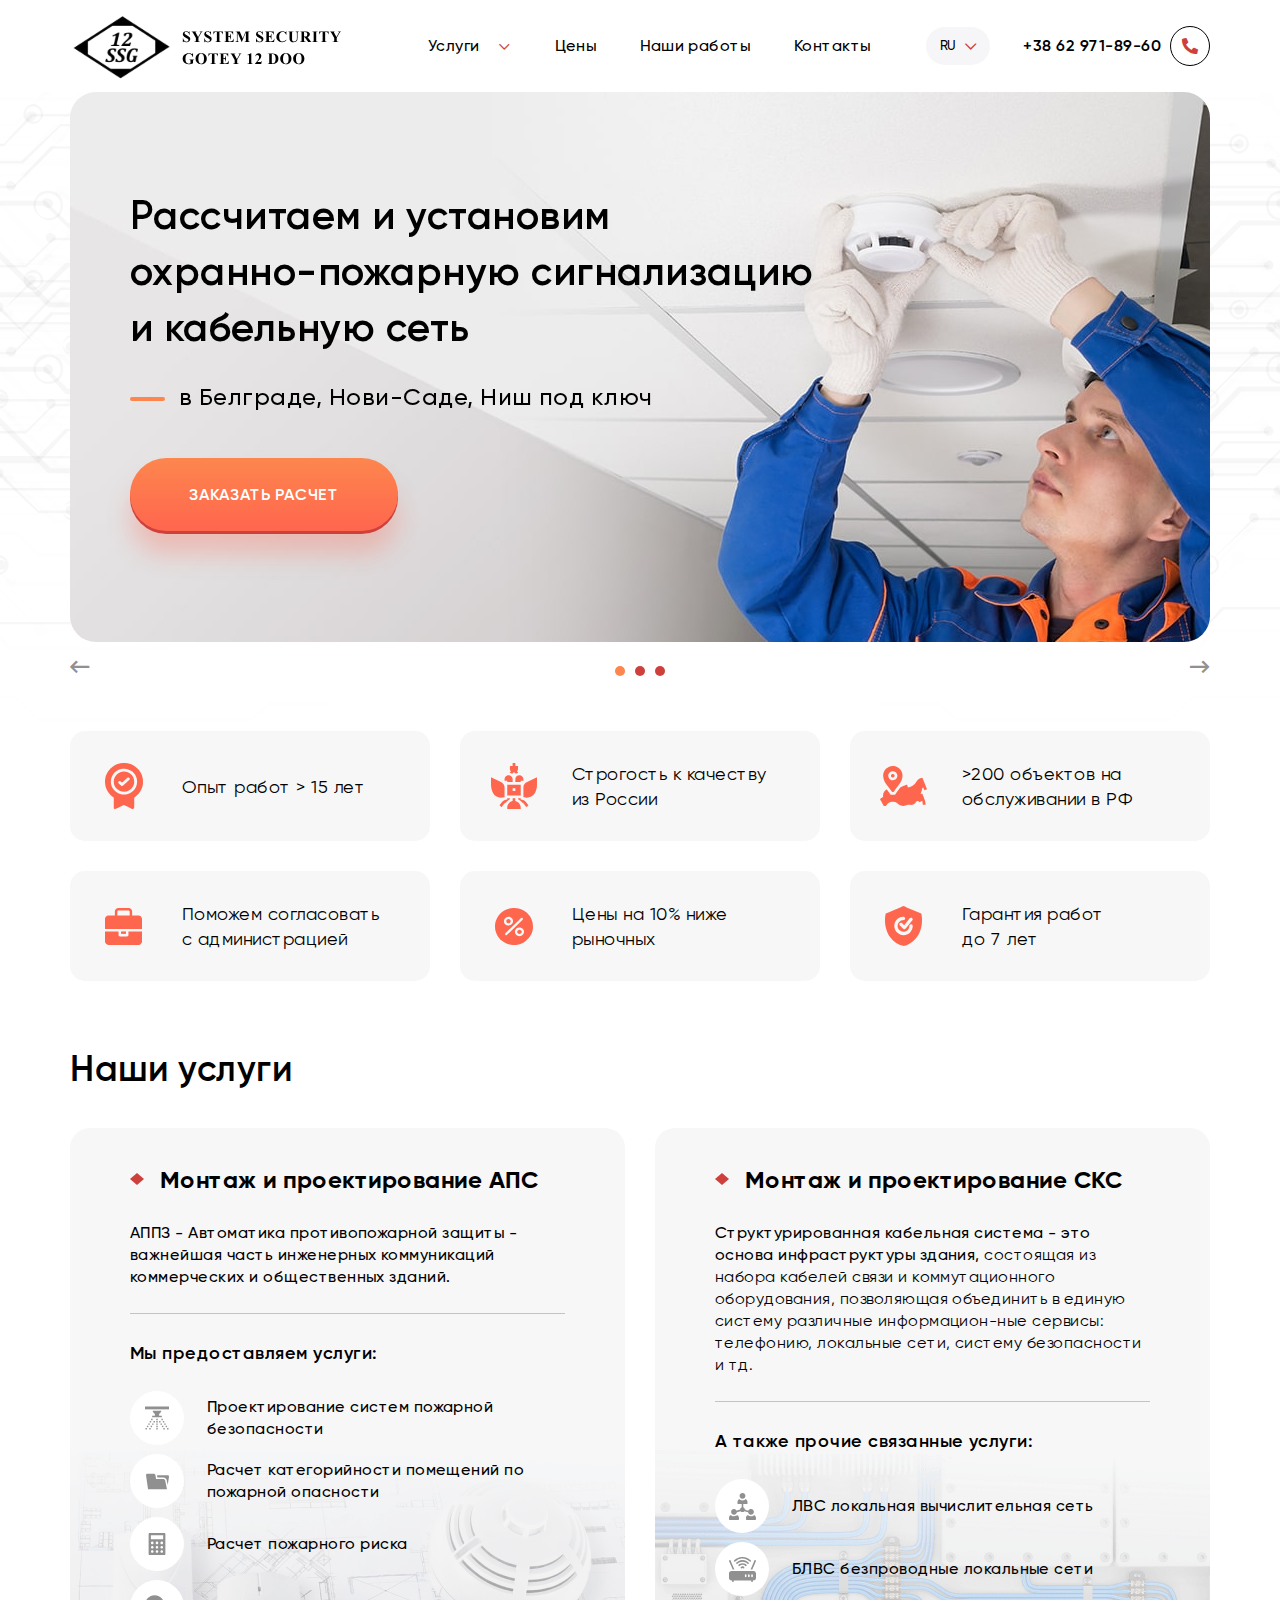
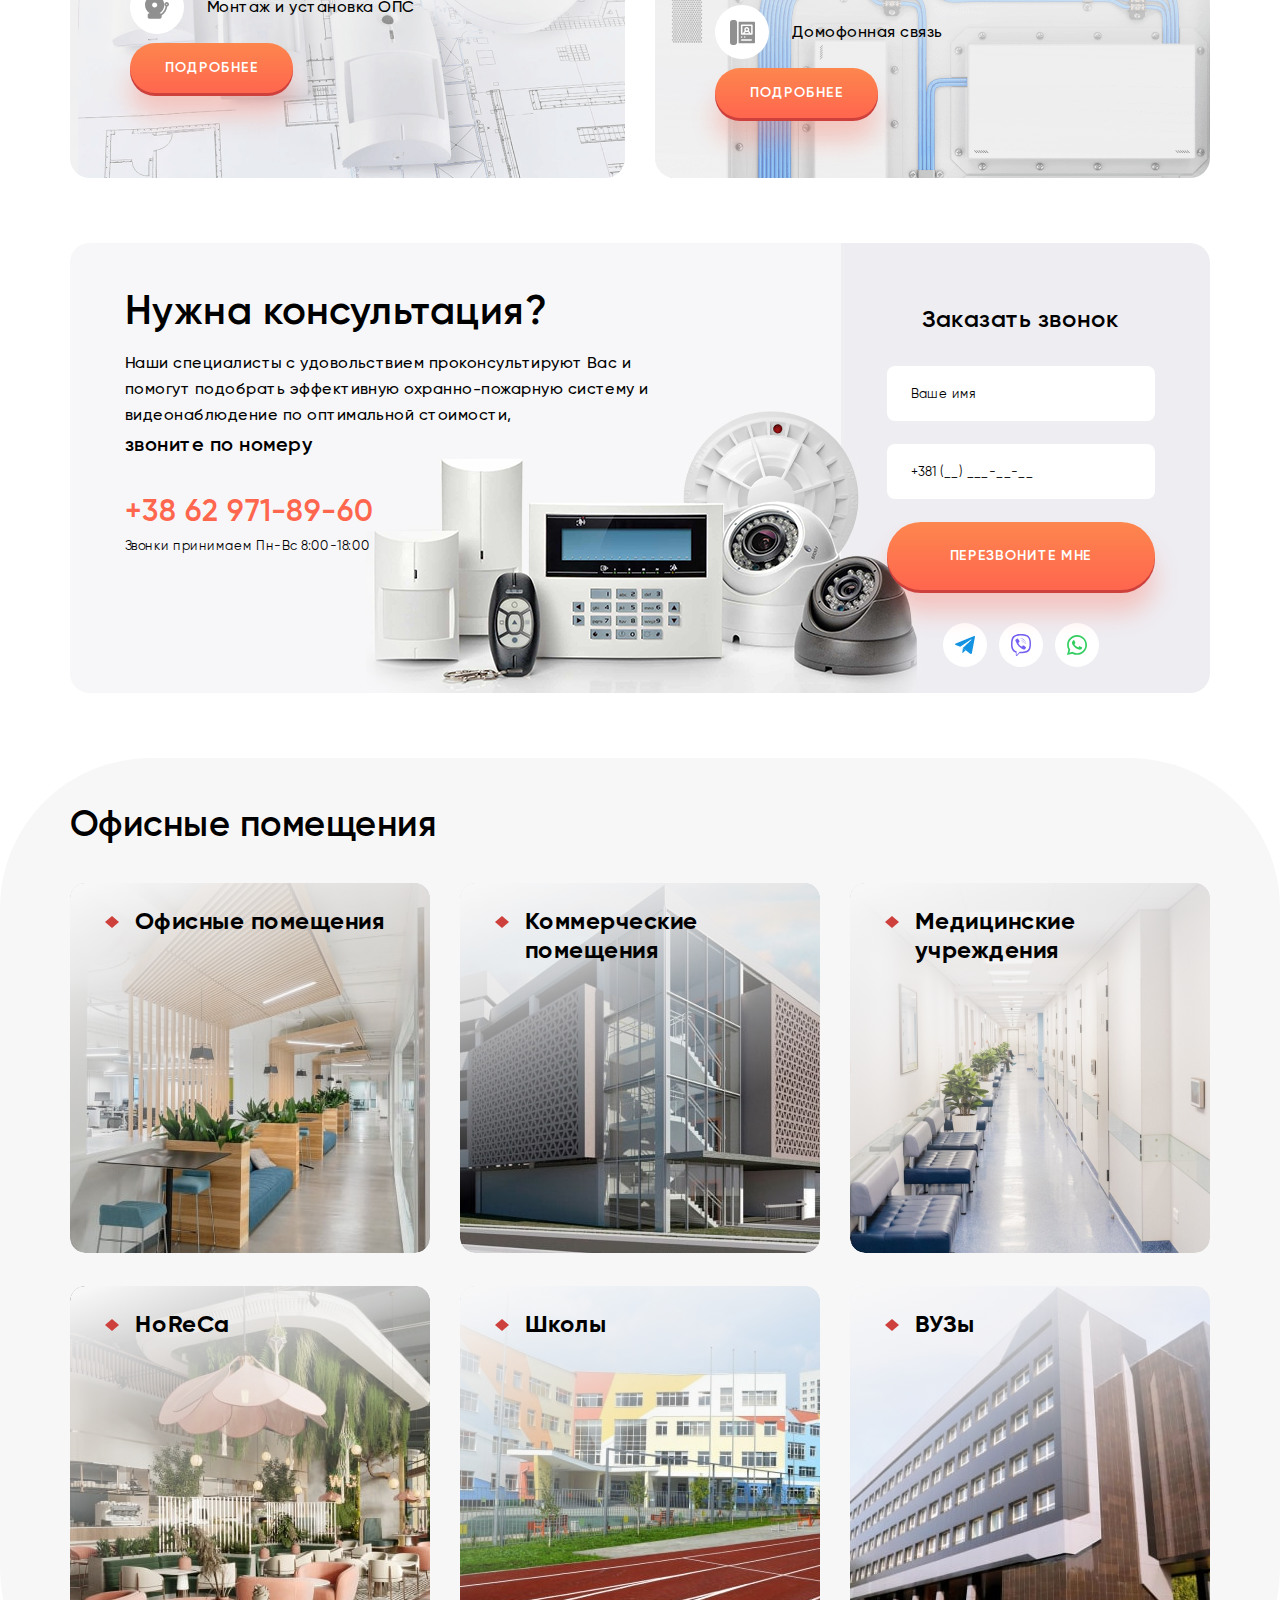
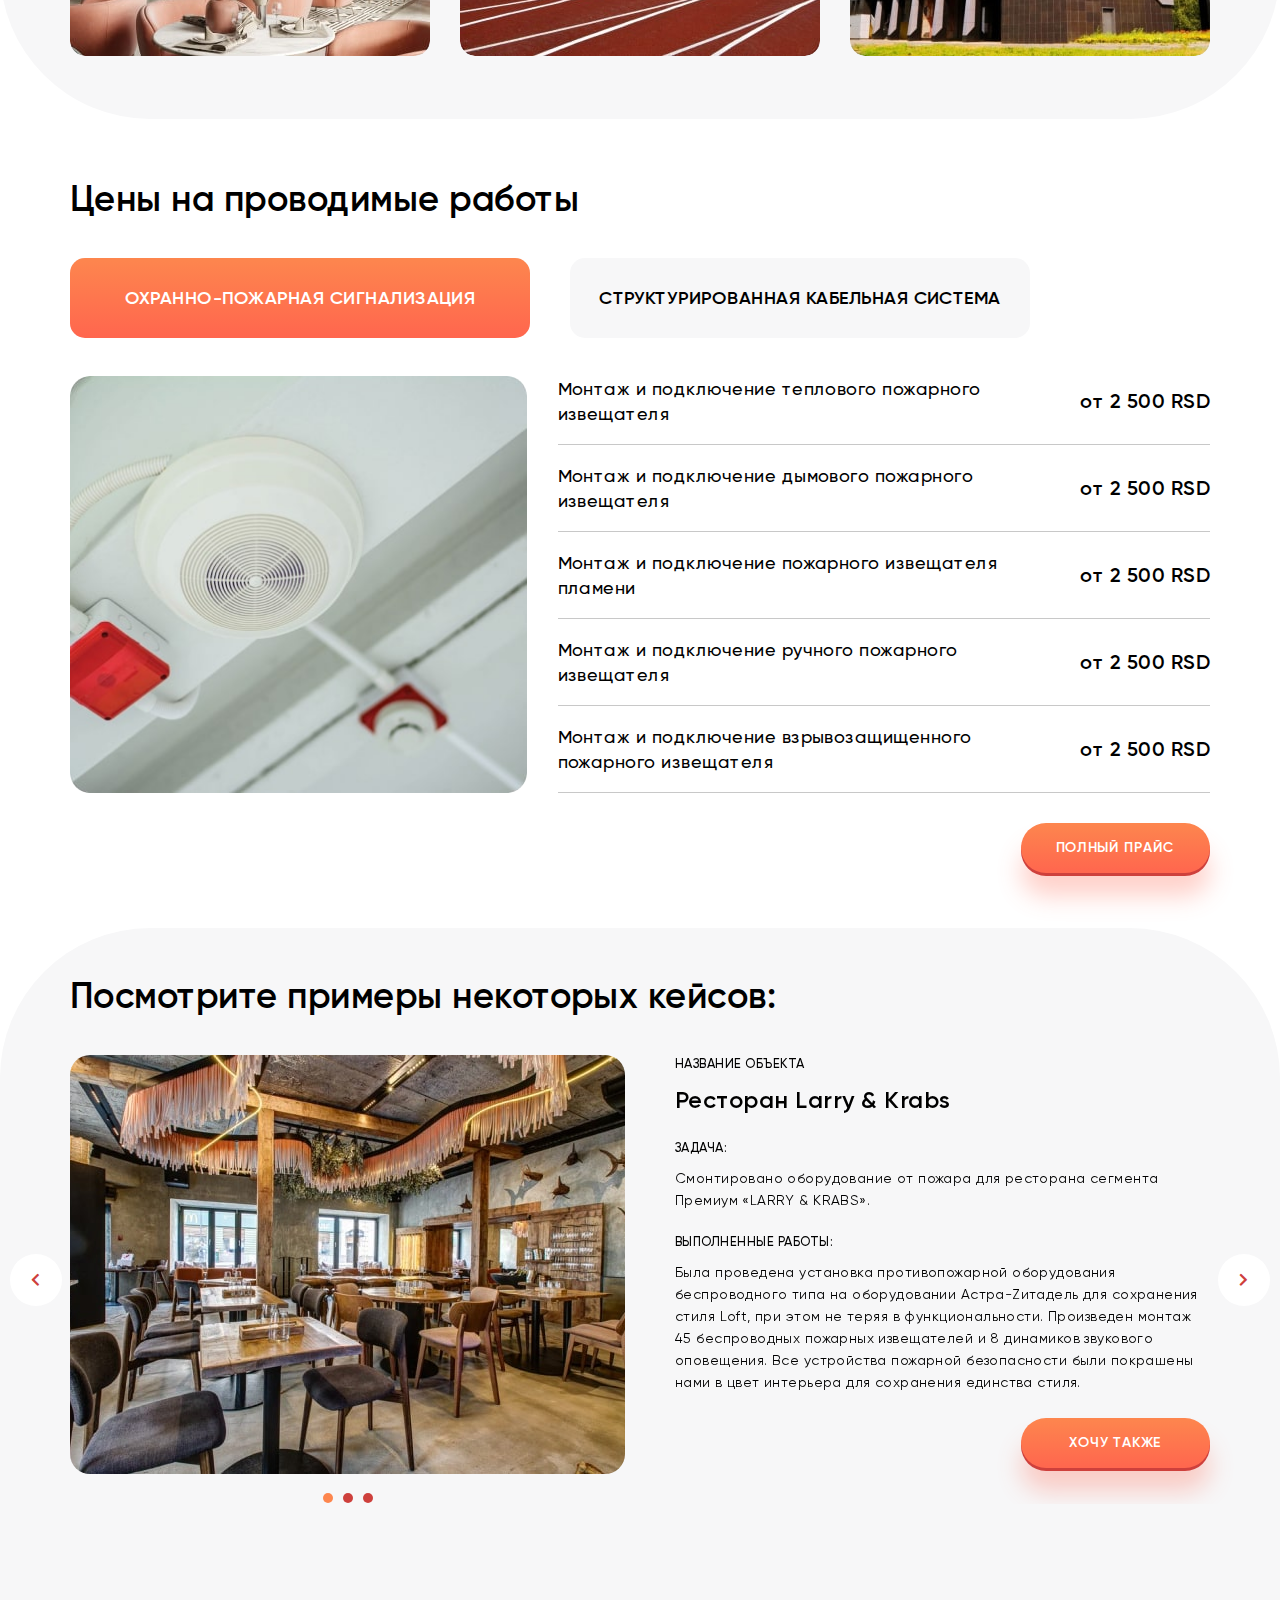
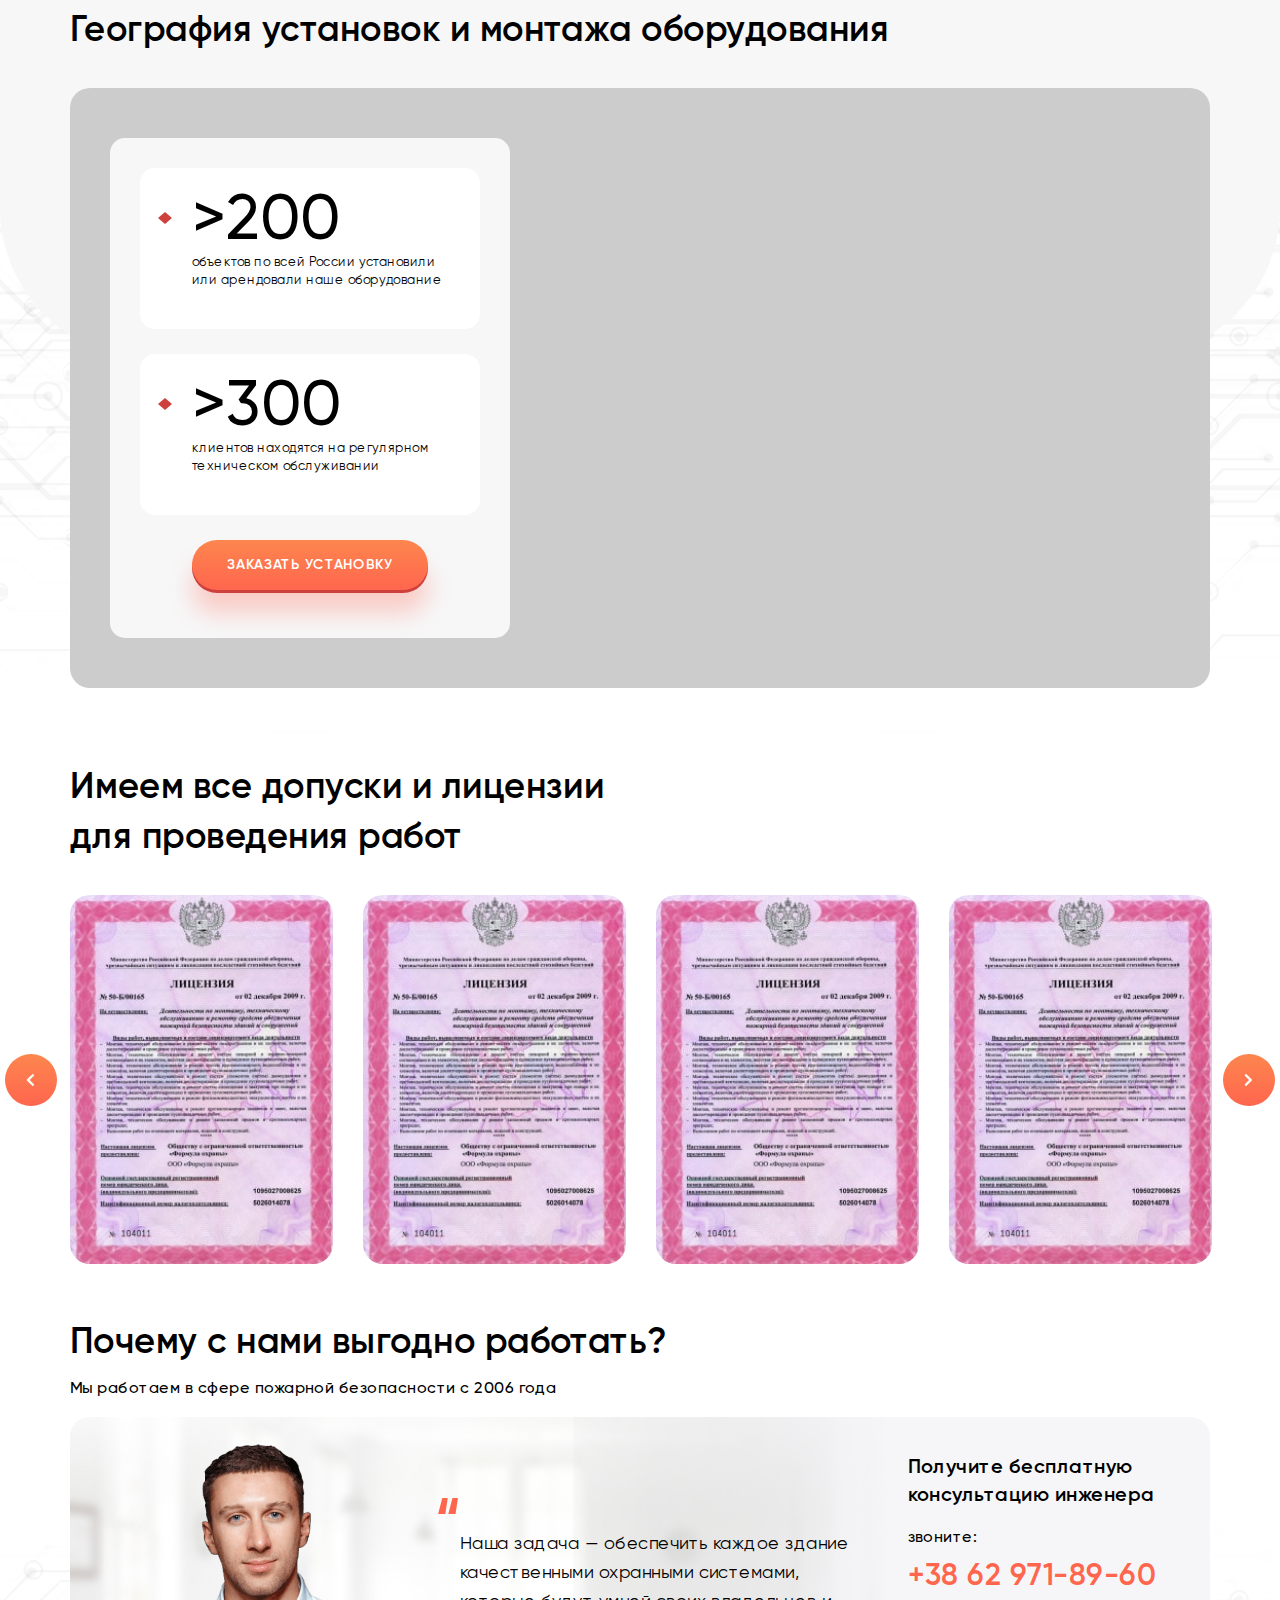
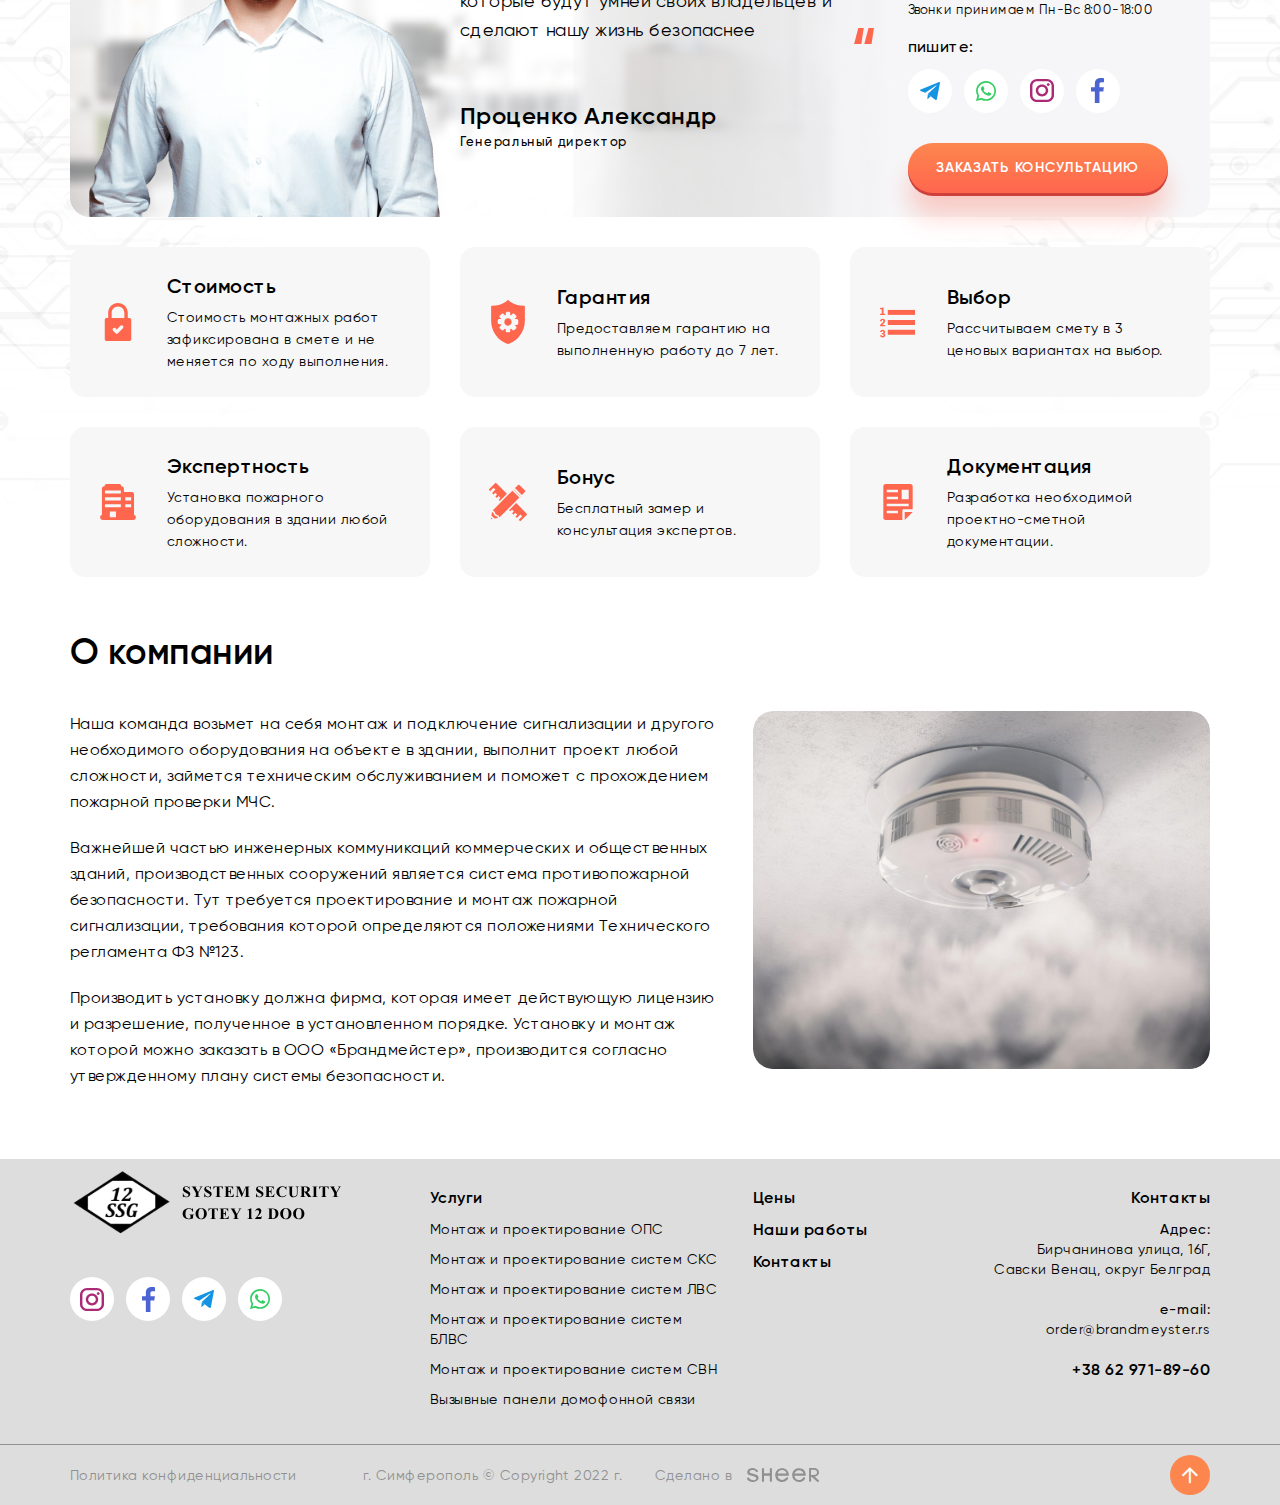
==== commit 8597987c: "Add files via upload" ====
--- a/index.html
+++ b/index.html
@@ -18,10 +18,10 @@
 	<link rel="stylesheet" href="libs/slick-1.5.9/slick/slick.css" />
 	<link rel="stylesheet" href="libs/slick-1.5.9/slick/slick-theme.css" />
 	<link rel="stylesheet" href="css/fonts.css" />
-	<link rel="stylesheet" href="css/main.css?ver=1.1" />
-	<link rel="stylesheet" href="css/media.css?ver=1.1" />
+	<link rel="stylesheet" href="css/main.css?ver=1.2" />
+	<link rel="stylesheet" href="css/media.css?ver=1.2" />
 </head>
-<body>
+<body> 
 
 	<div class="wrapper">
 
@@ -32,7 +32,22 @@
 						<img src="img/logo.svg" alt="alt">
 					</a>
 					<ul class="menu">
-						<li><a href="#">Услуги</a></li>
+						<li class="menu__haschild">
+							<a href="#">Услуги</a>
+							<i class="far fa-chevron-down"></i>
+							<div class="menu__dropdown">
+								<ul>
+									<li><a href="#"><span>Проектирование АПС</span> (автоматическая пожарная сигнализация)</a></li>
+									<li><a href="#"><span>Монтаж АПС</span> (автоматическая пожарная сигнализация)</a></li>
+									<li><a href="#"><span>Проектирование СКС</span> (структурированные кабельные системы)</a></li>
+									<li><a href="#"><span>Монтаж СКС</span> (структурированные кабельные системы)</a></li>
+								</ul>
+								<ul class="menu__dropdown-link">
+									<li><a href="#">ЛВС и БЛВС</a></li>
+									<li><a href="#">Домофонная связь</a></li>
+								</ul>
+							</div>
+						</li>
 						<li><a href="#">Цены</a></li>
 						<li><a href="#">Наши работы</a></li>
 						<li><a href="#">Контакты</a></li>
@@ -59,24 +74,39 @@
 			</div>
 			<div class="menu-mobile">
 				<ul class="menu">
-						<li><a href="#">Услуги</a></li>
-						<li><a href="#">Цены</a></li>
-						<li><a href="#">Наши работы</a></li>
-						<li><a href="#">Контакты</a></li>
-					</ul>
-					<div class="language-block">
-						<div class="language-value">RU <i class="far fa-chevron-down"></i></div>
-						<div class="language-dropdown">
+					<li class="menu__haschild">
+						<a href="#">Услуги</a>
+						<i class="far fa-chevron-down"></i>
+						<div class="menu__dropdown">
 							<ul>
-								<li><a href="#">ENG</a></li>
-								<li><a href="#">RU</a></li>
+								<li><a href="#"><span>Проектирование АПС</span> (автоматическая пожарная сигнализация)</a></li>
+								<li><a href="#"><span>Монтаж АПС</span> (автоматическая пожарная сигнализация)</a></li>
+								<li><a href="#"><span>Проектирование СКС</span> (структурированные кабельные системы)</a></li>
+								<li><a href="#"><span>Монтаж СКС</span> (структурированные кабельные системы)</a></li>
 							</ul>
-						</div>
-					</div>
-					<div class="contacts-line">
-						<a href="tel:+38629718960" class="phone-main">+38 62 971-89-60</a>
-						<a href="#" class="btn-call"><i class="fas fa-phone-alt"></i></a>
-					</div>
+							<ul class="menu__dropdown-link">
+								<li><a href="#">ЛВС и БЛВС</a></li>
+								<li><a href="#">Домофонная связь</a></li>
+							</ul>
+						</div>
+					</li>
+					<li><a href="#">Цены</a></li>
+					<li><a href="#">Наши работы</a></li>
+					<li><a href="#">Контакты</a></li>
+				</ul>
+				<div class="language-block">
+					<div class="language-value">RU <i class="far fa-chevron-down"></i></div>
+					<div class="language-dropdown">
+						<ul>
+							<li><a href="#">ENG</a></li>
+							<li><a href="#">RU</a></li>
+						</ul>
+					</div>
+				</div>
+				<div class="contacts-line">
+					<a href="tel:+38629718960" class="phone-main">+38 62 971-89-60</a>
+					<a href="#" class="btn-call"><i class="fas fa-phone-alt"></i></a>
+				</div>
 			</div>
 		</header>
 
@@ -725,7 +755,7 @@
 <script src="libs/scroll2id/PageScroll2id.min.js"></script>
 <script src="libs/mask/jquery.maskedinput.js"></script>
 <script src="libs/jQueryFormStyler-master/jquery.formstyler.min.js"></script>
-<script src="js/common.js?ver=1.1"></script>
+<script src="js/common.js?ver=1.2"></script>
 <script src="https://api-maps.yandex.ru/2.1/?lang=ru_RU"></script>
 <script>
 	$(document).ready(function() {
@@ -779,8 +809,6 @@
 				iconImageOffset: [-10, -26],
 				balloonOffset: [ 0, -26 ]
 			});
-
-
 			myMap.controls.remove('searchControl');
 			myMap.behaviors.disable('scrollZoom');
 			myMap.geoObjects.add(myPlacemark1);
@@ -789,7 +817,7 @@
 			myMap.geoObjects.add(myPlacemark4);
 		}
 	});
-</script>
+</script> 
 <!-- Yandex.Metrika counter --><!-- /Yandex.Metrika counter -->
 <!-- Google Analytics counter --><!-- /Google Analytics counter -->
 </body>
--- a/css/main.css
+++ b/css/main.css
@@ -61,7 +61,7 @@
 	font-weight: normal;
 }
 .wrapper {
-	padding-top: 96px;
+	padding-top: 92px;
 	overflow: hidden;
 }
 a {
@@ -91,7 +91,7 @@
 	margin: 0;
 }
 .header {
-	padding: 12px 0;
+	padding: 10px 0;
 	position: fixed;
 	top: 0;
 	left: 0;
@@ -136,6 +136,8 @@
 	flex: 1;
 }
 .menu a {
+	position: relative;
+	z-index: 2;
 	color: #000;
 }
 .phone-main:hover,
@@ -374,6 +376,7 @@
 	left: 0;
 	width: 100%;
 	z-index: -1;
+	pointer-events: none;
 	background-image: url(../img/bg_lines.svg);
 	background-repeat: no-repeat;
 	background-position: center;
@@ -547,6 +550,7 @@
 .item-form {
 	margin-bottom: 23px;
 }
+.item-form textarea,
 .item-form input {
 	height: 55px;
 	width: 100%;
@@ -561,6 +565,11 @@
 	background-color: #fff;
 	border: none;
 }
+.item-form textarea {
+	height: 97px;
+	padding-top: 15px;
+	resize: none;
+}
 .block-form {
 	padding-top: 20px;
 	padding-left: 55px;
@@ -840,7 +849,7 @@
 	border-radius: 20px;
 	width: 100%;
 	overflow: hidden;
-	background-color: #fff;
+	background-color: #ccc;
 }
 .locations-wrapper {
 	position: relative;
@@ -1107,7 +1116,7 @@
 .footer-bottom {
 	padding: 10px 0;
 	margin-top: 25px;
-color: #909090;
+	color: #909090;
 	border-top: 1px solid #909090;
 }
 .create {
@@ -1225,4 +1234,333 @@
 	padding: 0 !important;
 	background-color: transparent !important;
 	box-shadow: none !important;
+}
+.menu li {
+	position: relative;
+}
+.menu i {
+	font-size: 12px;
+	margin-left: 15px;
+	color: #CE403C;
+}
+.menu__dropdown {
+	padding: 24px 60px;
+	width: 460px;
+	position: absolute;
+	top: 100%;
+	margin-top: 35px;
+	left: -55px;
+	background: #F7F7F8;
+	border-radius: 15px;
+	opacity: 0;
+	visibility: hidden;
+	transition: all 0.1s;
+}
+.menu li:hover .menu__dropdown {
+	visibility: visible;
+	opacity: 1;
+}
+.menu__dropdown a span {
+	display: block;
+	text-transform: uppercase;
+	font-weight: 500;
+}
+.menu__dropdown li {
+	margin-bottom: 25px;
+	position: relative;
+}
+.header.fixed .menu__dropdown {
+	margin-top: 25px;
+}
+.menu__dropdown li::before {
+	position: absolute;
+	display: block;
+	content: " ";
+	width: 7px;
+	height: 7px;
+	background: #FF664E;
+	border-radius: 50%;
+	top: 7px;
+	right: 100%;
+	margin-right: 14px;
+}
+.menu__dropdown .menu__dropdown-link a {
+	border-bottom: 1px solid #000;
+}
+.menu__dropdown .menu__dropdown-link li::before {
+	display: none;
+}
+.menu__dropdown .menu__dropdown-link li {
+	margin-bottom: 10px;
+}
+.menu__dropdown .menu__dropdown-link {
+	padding-left: 15px;
+}
+.menu__haschild::after {
+	position: absolute;
+	display: block;
+	content: " ";
+	width: 100%;
+	left: 0;
+	bottom: -35px;
+	top: 0;
+}
+.breadcrumbs {
+	padding-top: 14px;
+	padding-bottom: 9px;
+	font-size: 13px;
+	line-height: 21px;
+	display: flex;
+	align-items: center;
+	flex-wrap: wrap;
+}
+.breadcrumbs a {
+	color: #000;
+	border-bottom: 1px solid transparent;
+}
+.breadcrumbs a:hover {
+	border-color: #000;
+}
+.breadcrumbs li::after {
+	content: "/";
+	margin: 0 10px;
+}
+.breadcrumbs li:last-child::after {
+	display: none;
+}
+.header_page {
+	box-shadow: 0px 4px 10px rgba(0, 0, 0, 0.1);
+}
+.form-main {
+	padding: 25px 52px;
+	padding-bottom: 32px;
+	background: #EEEDF2;
+	border-radius: 15px;
+}
+.form-main .title-middle {
+	padding-bottom: 22px;
+	text-align: center;
+}
+.form-main .btn-main {
+	width: 100%;
+}
+.contacts {
+	padding: 32px 0;
+	background: #F7F7F8;
+	border-radius: 150px 150px 0px 0px;
+}
+.contacts-info {
+	font-size: 18px;
+	line-height: 29px;
+}
+.contacts-info a {
+	color: #000;
+}
+.contacts-info .title-middle {
+	padding-top: 34px;
+	padding-bottom: 9px;
+}
+.contacts-info .title-middle:first-of-type {
+	padding-top: 20px;
+}
+.contacts-info .list-social {
+	display: inline-flex;
+	vertical-align: middle;
+}
+#map {
+	height: 450px;
+	margin-top: 32px;
+	width: 100%;
+	border-radius: 20px;
+	background-color: #ccc;
+}
+.portfolio_page .slider-portfolio {
+	margin-bottom: 68px;
+}
+.portfolio_page ~ .benefits {
+	padding-bottom: 68px;
+	padding-top: 0;
+}
+.service-left {
+	font-size: 14px;
+	padding-right: 40px;
+}
+.service-left h2 {
+	font-size: 24px;
+	line-height: 34px;
+	margin-bottom: 21px;
+	font-weight: 600;
+}
+.service-left ol li:before {
+	position: absolute;
+	top: 0;
+	left: 0;
+	background: #F6F6F8;
+	width: 31px;
+	height: 31px;
+	border-radius: 50%;
+	display: flex;
+	align-items: center;
+	justify-content: center;
+	font-weight: 600;
+	font-size: 16px;
+	line-height: 22px;
+	color: #FF664E;
+	counter-increment: list1;
+	content: counter(list1); 
+}
+.service-left ol li {
+	position: relative;
+	margin-bottom: 20px;
+	padding-left: 55px;
+	list-style-type: none;
+}
+.service-left ol {
+	padding: 0;
+	margin: 0;
+	counter-reset: list1;
+}
+.service-left p a {
+	color: #000;
+	border-bottom: 1px solid #000;
+}
+.service-left p a:hover {
+	border-color: transparent;
+}
+.service-left p {
+	margin-bottom: 20px;
+}
+.service-left strong {
+	font-weight: 500;
+}
+.service-left ul {
+	margin-bottom: 20px;
+}
+.service-left ul li {
+	padding-left: 15px;
+	position: relative;
+}
+.service-left ul li::before {
+	position: absolute;
+	top: 0;
+	left: 0;
+	content: "•";
+}
+.service-left__textbig {
+	font-size: 16px;
+	line-height: 26px;
+}
+.page-service .title-section {
+	padding-bottom: 26px;
+}
+.page-service img {
+	margin-bottom: 27px;
+	max-width: 100%;
+	height: auto;
+}
+.navigation-page {
+	padding-top: 22px;
+	padding-left: 35px;
+	padding-bottom: 30px;
+	font-size: 16px;
+	font-weight: 500;	
+	background: #F7F7F8;
+	border-radius: 15px;
+}
+.navigation-page__title {
+	padding-bottom: 14px;
+	font-weight: 500;
+	border-bottom: 1px solid rgba(145, 145, 145, 0.5);
+	letter-spacing: 0.05em;
+	color: #FF664E;
+	text-transform: uppercase;
+}
+.navigation-page li {
+	margin-top: 22px;
+}
+.navigation-page a {
+	color: #000;
+	border-bottom: 1px solid transparent;
+}
+.navigation-page a:hover {
+	border-color: #000;
+}
+.navigation-page ul {
+	padding-right: 20px;
+}
+.service-right {
+	padding-left: 0;
+}
+.page-service {
+	padding-bottom: 120px;
+}
+.item-service {
+	font-size: 14px;
+	line-height: 22px;
+	margin-bottom: 42px;
+	color: #000;
+	display: block;
+}
+.item-service__image {
+	height: 219px;
+	margin-bottom: 23px;
+	display: block;
+}
+.item-service:hover .item-service__title {
+	color: #FF664E;
+}
+.item-service__image img {
+	width: 100%;
+	height: 100%;
+	object-fit: cover;
+	font-family: 'object-fit: cover;';
+}
+.item-service__title {
+	font-size: 20px;
+	line-height: 28px;
+	margin-bottom: 11px;
+	letter-spacing: 0.03em;
+	color: #000000;
+	font-weight: 600;
+	transition: all 0.3s;
+	display: block;
+}
+.item-service__text {
+	display: block;
+}
+.item-service__text span {
+	display: block;
+	text-transform: uppercase;
+	font-weight: 500;
+}
+.image-services img {
+	max-width: 100%;
+	height: auto;
+}
+.image-services {
+	margin-top: -20px;
+}
+.service-total {
+	font-size: 14px;
+	padding: 23px 60px;
+	font-weight: 500;
+	background: #F7F7F8;
+	border-radius: 15px;
+}
+.service-total li {
+	padding-left: 15px;
+	margin-bottom: 5px;
+	position: relative;
+}
+.service-total li::before {
+	position: absolute;
+	top: 0;
+	left: 0;
+	content: "•";
+}
+.service-total .title-middle {
+	margin-bottom: 17px;
+}
+.page-projection {
+	padding-bottom: 54px;
 }--- a/css/media.css
+++ b/css/media.css
@@ -221,8 +221,646 @@
 	.wrapper {
 		padding-top: 82px;
 	}
+	.menu__dropdown {
+		margin-top: 31px;
+	}
+	.header.fixed .menu__dropdown {
+		margin-top: 21px;
+	}
+	.contacts {
+		border-radius: 80px 80px 0px 0px;
+	}
+	.contacts-info {
+		font-size: 16px;
+		line-height: 26px;
+	}
+	.form-main {
+		padding: 25px 20px;
+		padding-bottom: 32px;
+	}
+	.navigation-page {
+		padding-left: 25px;
+		font-size: 14px;
+	}
+	.service-left {
+		padding-right: 30px;
+	}
+	.service-left__textbig {
+		font-size: 14px;
+		line-height: 22px;
+	}
+	.service-left h2 {
+		font-size: 22px;
+		line-height: 30px;
+		margin-bottom: 18px;
+	}
+	.page-service {
+		padding-bottom: 90px;
+	}
+	.item-service__image {
+		height: 180px;
+		margin-bottom: 15px;
+	}
 }
 
+/* Medium Devices, Desktops */
+@media only screen and (max-width : 992px) {
+	.header__wrapper .menu,
+	.header__wrapper .language-block,
+	.header__wrapper .contacts-line {
+		display: none;
+	}
+	.title-big {
+		font-size: 28px;
+		line-height: 37px;
+		margin-bottom: 15px;
+	}
+	.descr-big {
+		font-size: 16px;
+		line-height: 26px;
+	}
+	.descr-big::before {
+		width: 30px;
+		height: 3px;
+	}
+	.item-billbord__image {
+		height: 350px;
+	}
+	.item-billbord__content {
+		padding: 35px 25px;
+		padding-bottom: 20px;
+		max-width: 515px;
+	}
+	.advantages {
+		padding-top: 35px;
+	}
+	.services {
+		padding-top: 20px;
+	}
+	.row_advantages > div {
+		margin-bottom: 20px;
+	}
+	.title-section {
+		font-size: 28px;
+		line-height: 35px;
+		padding-bottom: 20px;
+	}
+	.unit-service {
+		min-height: initial;
+		margin-bottom: 25px;
+	}
+	.consultation {
+		padding: 40px 0;
+		padding-top: 20px;
+	}
+	.block-form {
+		padding: 0;
+	}
+	.prices .tabs a {
+		min-width: 300px;
+	}
+	.tabs a {
+		font-size: 14px;
+		line-height: 20px;
+		padding: 0 20px;
+		height: 65px;
+		margin-right: 20px;
+	}
+	.tabs li:last-child a {
+		margin-right: 0;
+	}
+	.prices-wrapper {
+		margin-top: 0;
+	}
+	.button-price {
+		padding-top: 25px;
+		text-align: center;
+	}
+	.item-portfolio__right {
+		padding-top: 20px;
+	}
+	.button-portfolio {
+		text-align: center;
+		padding-bottom: 40px;
+	}
+	.slider-portfolio {
+		margin: 0;
+		margin-bottom: 0;
+	}
+	.slider-portfolio > .slick-list > .slick-track > .slick-slide {
+		padding: 0;
+	}
+	.locations-block {
+		position: relative;
+		top: 0;
+		left: 0;
+		right: 0;
+		bottom: 0;
+		margin-top: 15px;
+		width: 100%;
+	}
+	#map-location {
+		height: 350px;
+	}
+	.sertificats {
+		padding-top: 40px;
+	}
+	.item-sertificat {
+		height: 286px;
+	}
+	.consultation-main__image img {
+		margin: 0 auto;
+	}
+	.consultation-main__center {
+		margin: 0px;
+	}
+	.quote {
+		font-size: 14px;
+		line-height: 20px;
+		padding-top: 30px;
+		padding-right: 15px;
+		margin-bottom: 20px;
+	}
+	.consultation-main__right {
+		margin: 0;
+	}
+	.consultation-main {
+		padding: 0 35px;
+		padding-top: 25px;
+		background-image: none;
+	}
+	.consultation-main .btn-main {
+		max-width: 280px;
+	}
+	.col_od {
+		order: 2;
+	}
+	.footer__services {
+		margin-left: 0;
+	}
+	.footer__title,
+	.footer__nav_big a {
+		padding: 10px 0;
+		border-bottom: 1px solid #000;
+		margin: 0;
+		display: flex;
+		align-items: center;
+		justify-content: space-between;
+	}
+	.footer-bottom {
+		font-size: 12px;
+		text-align: center;
+		border: none;
+		margin-top: 0;
+	}
+	.create {
+		justify-content: center;
+	}
+	.footer-bottom .row > div {
+		padding-top: 7px;
+		padding-bottom: 7px;
+	}
+	.btn_top {
+		float: none;
+	}
+	.footer__title i {
+		font-size: 12px;
+		display: inline-block;
+		transition: all 0.3s;
+	}
+	.footer__title.active i {
+		transform: rotate(180deg);
+	}
+	.footer__content {
+		display: none;
+		padding-top: 15px;
+	}
+	.footer__contacts {
+		text-align: left;
+	}
+	.footer {
+		font-size: 14px;
+		line-height: 20px;
+	}
+	.footer .logo {
+		margin-top: 0;
+	}
+	.footer .list-social {
+		padding-top: 4px;
+		padding-bottom: 15px;
+	}
+	.about p {
+		margin-bottom: 15px;
+	}
+	.sandwich {
+		display: flex;
+	}
+	.menu-mobile {
+		width: 100%;
+		top: 100%;
+		left: 0;
+		height: 100vh;
+		padding: 15px 15px;
+		padding-bottom: 120px;
+		display: none;
+		overflow: auto;
+		background-color: #fff;
+		position: absolute;
+	}
+	.menu a {
+		margin: 0;
+		padding: 10px 0;
+		display: block;
+		position: relative;
+		border-bottom: 1px solid #000;
+	}
+	.menu-mobile .menu {
+		display: block;
+		margin: 0;
+		margin-bottom: 20px;
+	}
+	.menu-mobile .language-block {
+		margin: 0;
+		margin-bottom: 15px;
+	}
+	.menu i {
+		position: absolute;
+		top: 0;
+		font-size: 14px;
+		right: 0;
+		width: 41px;
+		height: 41px;
+		display: flex;
+		align-items: center;
+		justify-content: center;
+		cursor: pointer;
+		transition: all 0.3s;
+		z-index: 5;
+	}
+	.menu i.active {
+		transform: rotate(180deg);
+	}
+	.menu__dropdown {
+		position: relative;
+		top: 0;
+		left: 0;
+		background-color: transparent;
+		border-radius: 0;
+		width: 100%;
+		max-width: 100%;
+		margin: 0 !important;
+		opacity: 1;
+		visibility: visible;
+		padding: 0;
+		padding-top: 20px;
+		padding-left: 25px;
+		display: none;
+		transition: initial;
+	}
+	.menu__dropdown li {
+		margin-bottom: 15px;
+	}
+	.menu .menu__dropdown a {
+		border: none;
+		padding: 0;
+	}
+	.menu__dropdown .menu__dropdown-link a {
+		border-bottom: 1px solid #000;
+		display: inline-block;
+	}
+	.contacts-info .title-middle {
+		padding-top: 15px;
+		padding-bottom: 6px;
+	}
+	.contacts-info .title-middle:first-of-type {
+		padding-top: 0;
+	}
+	.contacts {
+		border-radius: 40px 40px 0px 0px;
+	}
+	.contacts-info {
+		padding-bottom: 25px;
+	}
+	.form-main {
+		padding: 25px 40px;
+		padding-bottom: 32px;
+	}
+	#map {
+		height: 320px;
+	}
+	.portfolio_page .slider-portfolio {
+		margin-bottom: 40px;
+	}
+	.portfolio_page ~ .benefits {
+		padding-bottom: 45px;
+	}
+	.order-1 {
+		order: -1;
+	}
+	.navigation-page {
+		margin-bottom: 20px;
+	}
+	.service-left ol li,
+	.service-left p {
+		margin-bottom: 15px;
+	}
+	.service-right {
+		padding-left: 15px;
+	}
+	.item-service__image {
+		height: 200px;
+	}
+	.service-total {
+		padding: 23px 35px;
+	}
+}
+
+/* Small Devices, Tablets */
+@media only screen and (max-width : 768px) {
+	.title-big {
+		font-size: 24px;
+		line-height: 33px;
+	}
+	.item-billbord__content {
+		padding: 30px 20px;
+		padding-bottom: 15px;
+		max-width: 435px;
+	}
+	.item-billbord__image {
+		height: 315px;
+		border-radius: 0;
+	}
+	.slider-billbord {
+		margin: 0 -15px;
+	}
+	.slider-billbord .slick-next {
+		right: 15px;
+	}
+	.slider-billbord .slick-prev {
+		left: 15px;
+	}
+	.item-billbord__image img {
+		border-radius: 0;
+		object-position: 78% 100%;
+	}
+	.row_benefits .slick-slide,
+	.row_advantages .slick-slide {
+		width: 60vw;
+		padding: 0 5px;
+	}
+	.row_benefits,
+	.row_advantages {
+		margin-right: -15px;
+		margin-left: -5px;
+	}
+	.row_benefits > div,
+	.row_advantages > div {
+		margin: 0;
+	}
+	.unit-service .btn-main {
+		padding: 0 40px;
+		margin-top: 15px;
+	}
+	.block-form {
+		padding-top: 15px;
+	}
+	.categories {
+		border-radius: 20px;
+		padding-top: 30px;
+	}
+	.item-category__image {
+		height: 350px;
+	}
+	.tabs li {
+		padding: 0 5px;
+		flex: 1;
+	}
+	.prices .tabs a {
+		min-width: auto;
+	}
+	.tabs a {
+		margin: 0;
+	}
+	.tabs {
+		margin: 0 -5px;
+	}
+	.tab-container {
+		padding-top: 25px;
+	}
+	.title-section {
+		font-size: 25px;
+		line-height: 31px;
+	}
+	.slider-inner__image {
+		height: 315px;
+	}
+	.prices {
+		padding: 35px 0;
+	}
+	.slider-portfolio {
+		margin-bottom: 25px;
+	}
+	.portfolio::after {
+		border-radius: 30px;
+		max-height: 1200px;
+	}
+	.slider-sertificats {
+		padding-bottom: 30px;
+	}
+	.item-sertificat {
+		height: 293px;
+		max-width: 211px;
+		margin: 0 auto;
+	}
+	.benefits {
+		padding-top: 35px;
+	}
+	.row_advantages .slick-track,
+	.row_benefits .slick-track {
+		display: flex !important;
+	}
+	.row_advantages .slick-slide,
+	.row_benefits .slick-slide {
+		height: inherit !important;
+	}
+	.row_benefits {
+		margin-top: 25px;
+	}
+	.consultation-main__right {
+		padding-top: 15px;
+	}
+	.service-left h2 {
+		font-size: 18px;
+		line-height: 26px;
+		margin-bottom: 15px;
+	}
+	.service-left ol li {
+		padding-left: 45px;
+	}
+	.page-service {
+		padding-bottom: 40px;
+	}
+	.item-service__image {
+		height: 219px;
+	}
+	.item-service {
+		margin-bottom: 30px;
+	}
+	.image-services img {
+		margin: 0 auto;
+	}
+	.image-services {
+		margin-bottom: 15px;
+	}
+	.service-total {
+		padding: 20px;
+	}
+}
+
+/* Extra Small Devices, Phones */
+@media only screen and (max-width : 480px) {
+	.item-billbord__content {
+		padding: 30px 15px;
+		padding-bottom: 15px;
+	}
+	.title-big {
+		font-size: 20px;
+		line-height: 29px;
+	}
+	.descr-big {
+		font-size: 14px;
+		line-height: 24px;
+	}
+	.item-billbord__image img {
+		object-position: 90% 100%;
+	}
+	.row_benefits .slick-slide, .row_advantages .slick-slide {
+		width: 80vw;
+	}
+	.item-advantage {
+		font-size: 14px;
+		line-height: 19px;
+		padding: 20px;
+	}
+	.unit-service {
+		padding: 25px 20px;
+	}
+	.unit-service__title {
+		font-size: 17px;
+		line-height: 26px;
+		margin-bottom: 15px;
+	}
+	.unit-service__descr {
+		padding-bottom: 15px;
+		margin-bottom: 15px;
+	}
+	.unit-service__subtitle {
+		font-size: 15px;
+		line-height: 20px;
+		margin-bottom: 15px;
+	}
+	.icon-service {
+		margin-right: 10px;
+	}
+	.consultation-block {
+		padding: 25px 15px;
+	}
+	.item-category {
+		margin-bottom: 23px;
+	}
+	.item-category__image {
+		height: 330px;
+	}
+	.tabs a {
+		font-size: 12px;
+		line-height: 17px;
+		padding: 0 10px;
+		height: 60px;
+	}
+	.line-price {
+		padding: 11px 0;
+		font-size: 14px;
+		line-height: 20px;
+	}
+	.line-price strong {
+		font-size: 15px;
+	}
+	.locations-block__item {
+		padding: 5px 35px;
+		padding-right: 25px;
+		padding-bottom: 20px;
+	}
+	.locations-block__value {
+		font-size: 55px;
+		line-height: 84px;
+	}
+	.locations-block__item::before {
+		left: 10px;
+		top: 39px;
+	}
+	.locations-block {
+		padding-bottom: 30px;
+	}
+	.slider-sertificats .slick-slide {
+		padding: 0 5px;
+	}
+	.slider-sertificats {
+		margin: 0 -5px;
+	}
+	.item-sertificat {
+		height: 223px;
+		max-width: 160px;
+	}
+	.title-block {
+		font-size: 14px;
+		line-height: 19px;
+	}
+	.quote::before {
+		left: -10px;	
+	}
+	.consultation-main {
+		padding: 0 20px;
+		padding-top: 20px;
+	}
+	.consultation-main__image {
+		margin-left: 0;
+	}
+	.consultation-main__image img {
+		max-width: 100%;
+	}
+	.title-middle {
+		font-size: 18px;
+		line-height: 28px;
+	}
+	.contacts-info {
+		font-size: 14px;
+		line-height: 22px;
+	}
+	.form-main {
+		padding: 25px 25px;
+		padding-bottom: 32px;
+	}
+	#map-location,
+	#map {
+		height: 280px;
+	}
+	.portfolio {
+		padding-top: 30px;
+	}
+	.navigation-page li {
+		margin-top: 15px;
+	}
+	.navigation-page {
+		padding-top: 15px;
+		padding-bottom: 15px;
+	}
+	.item-service__image {
+		height: 200px;
+	}
+	.page-projection {
+		padding-bottom: 40px;
+	}
+}
 
 /* Custom, iPhone Retina */
 @media only screen and (max-width : 320px) {
@@ -249,6 +887,7 @@
 
 /* Medium Devices, Desktops */
 @media only screen and (min-width : 992px) {
+	.menu__dropdown,
 	.footer__content {
 		display: block !important;
 	}
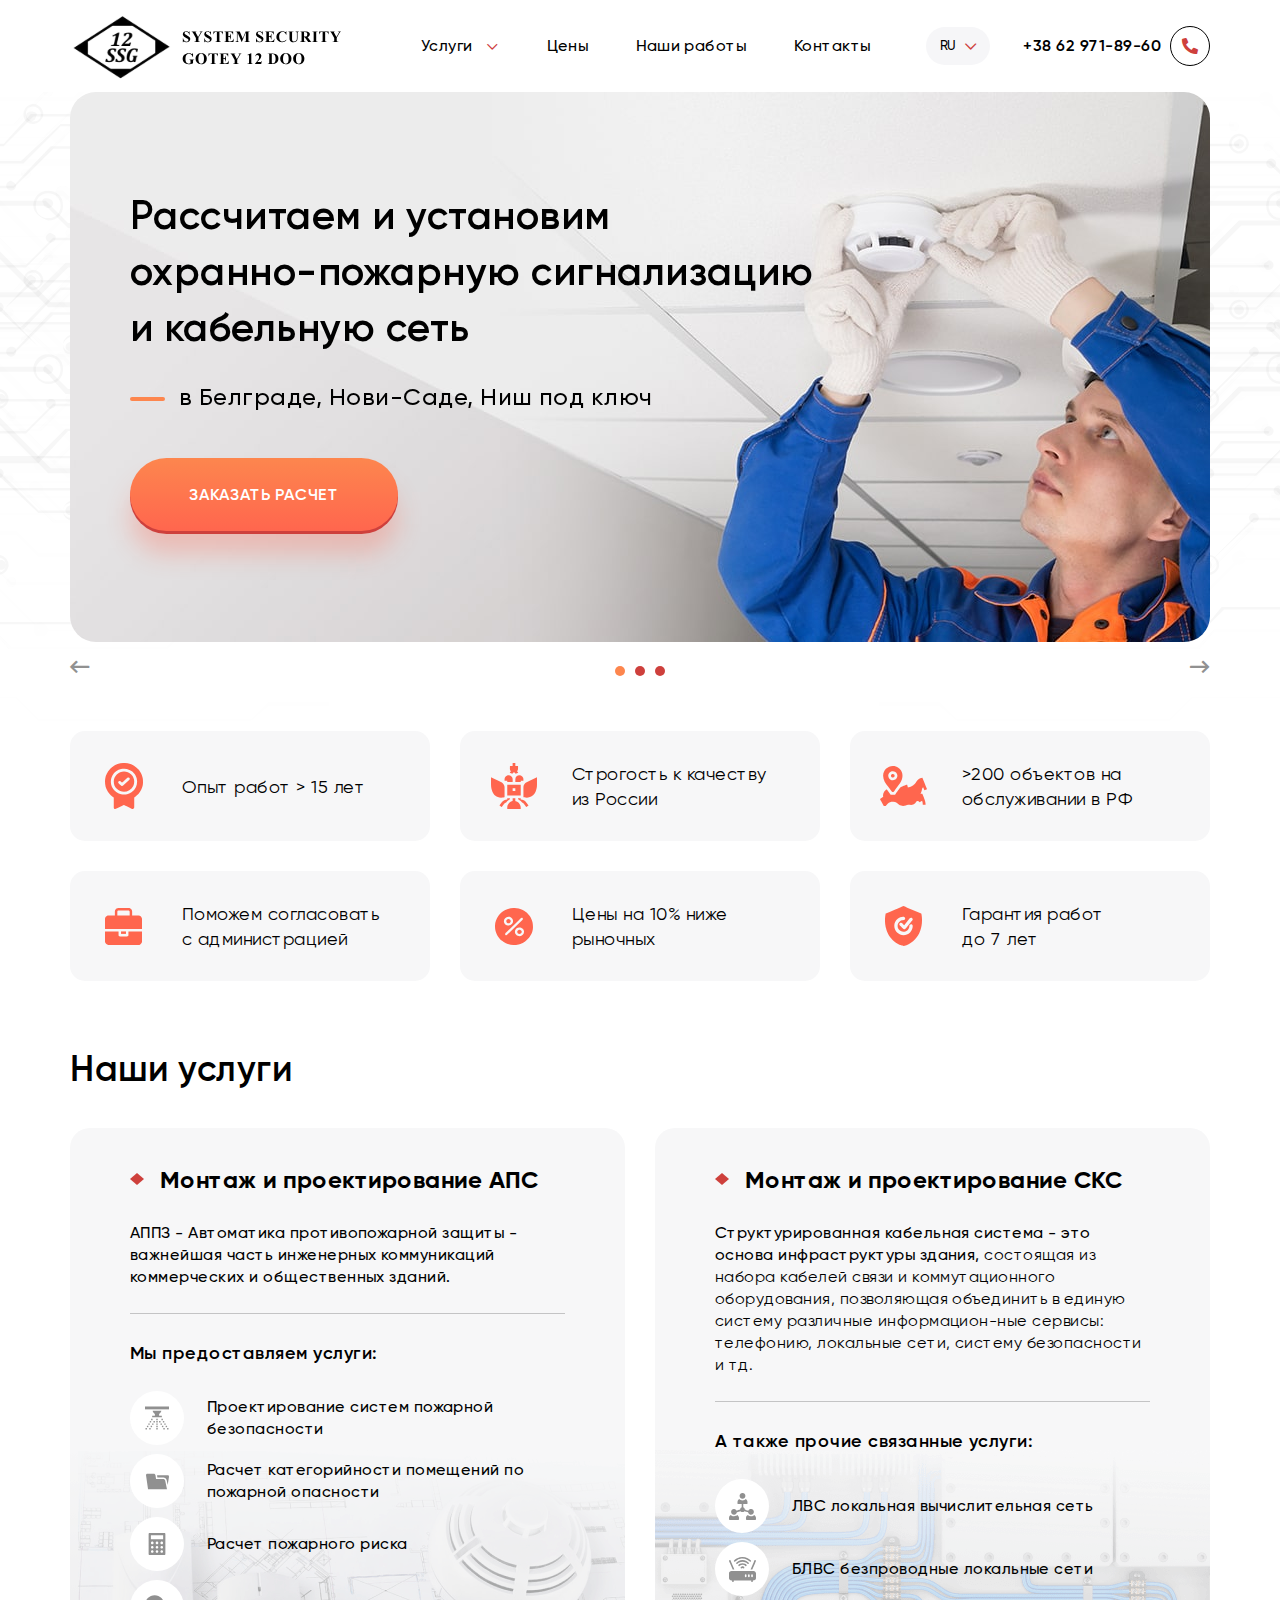
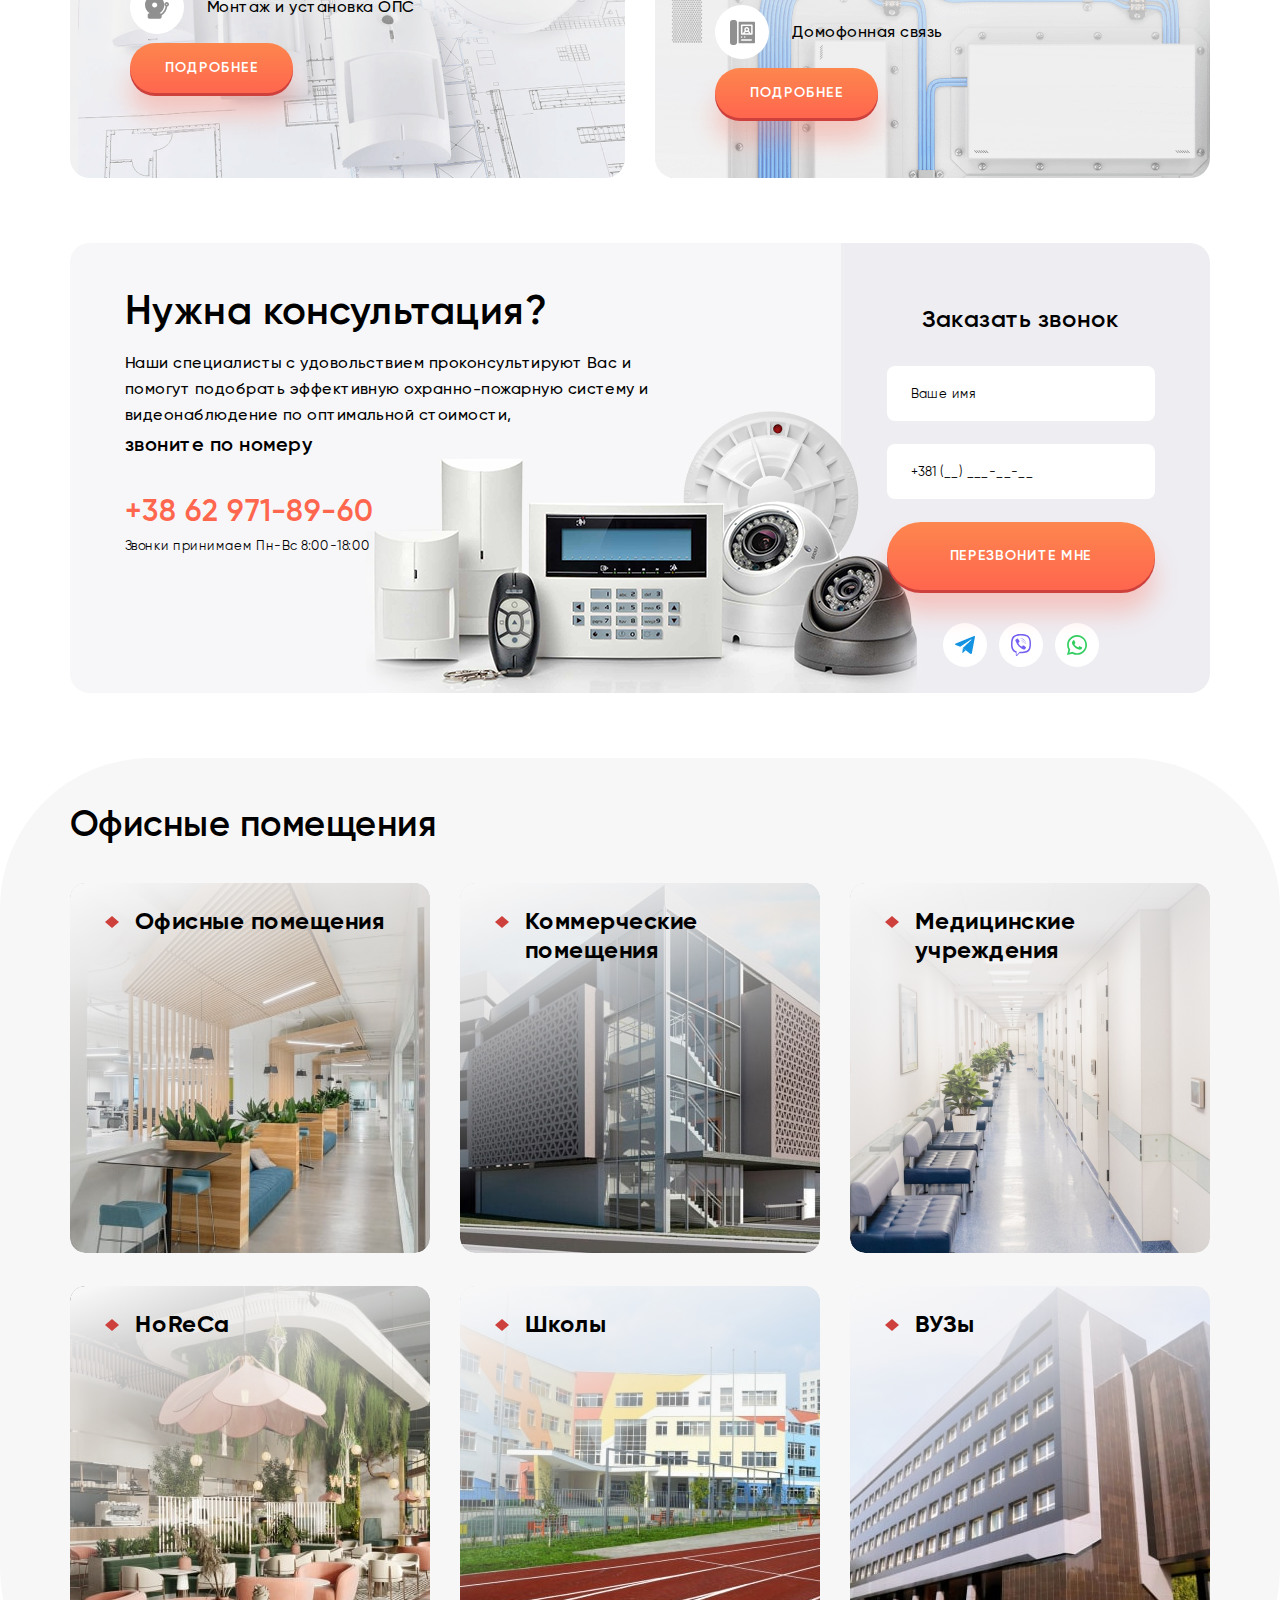
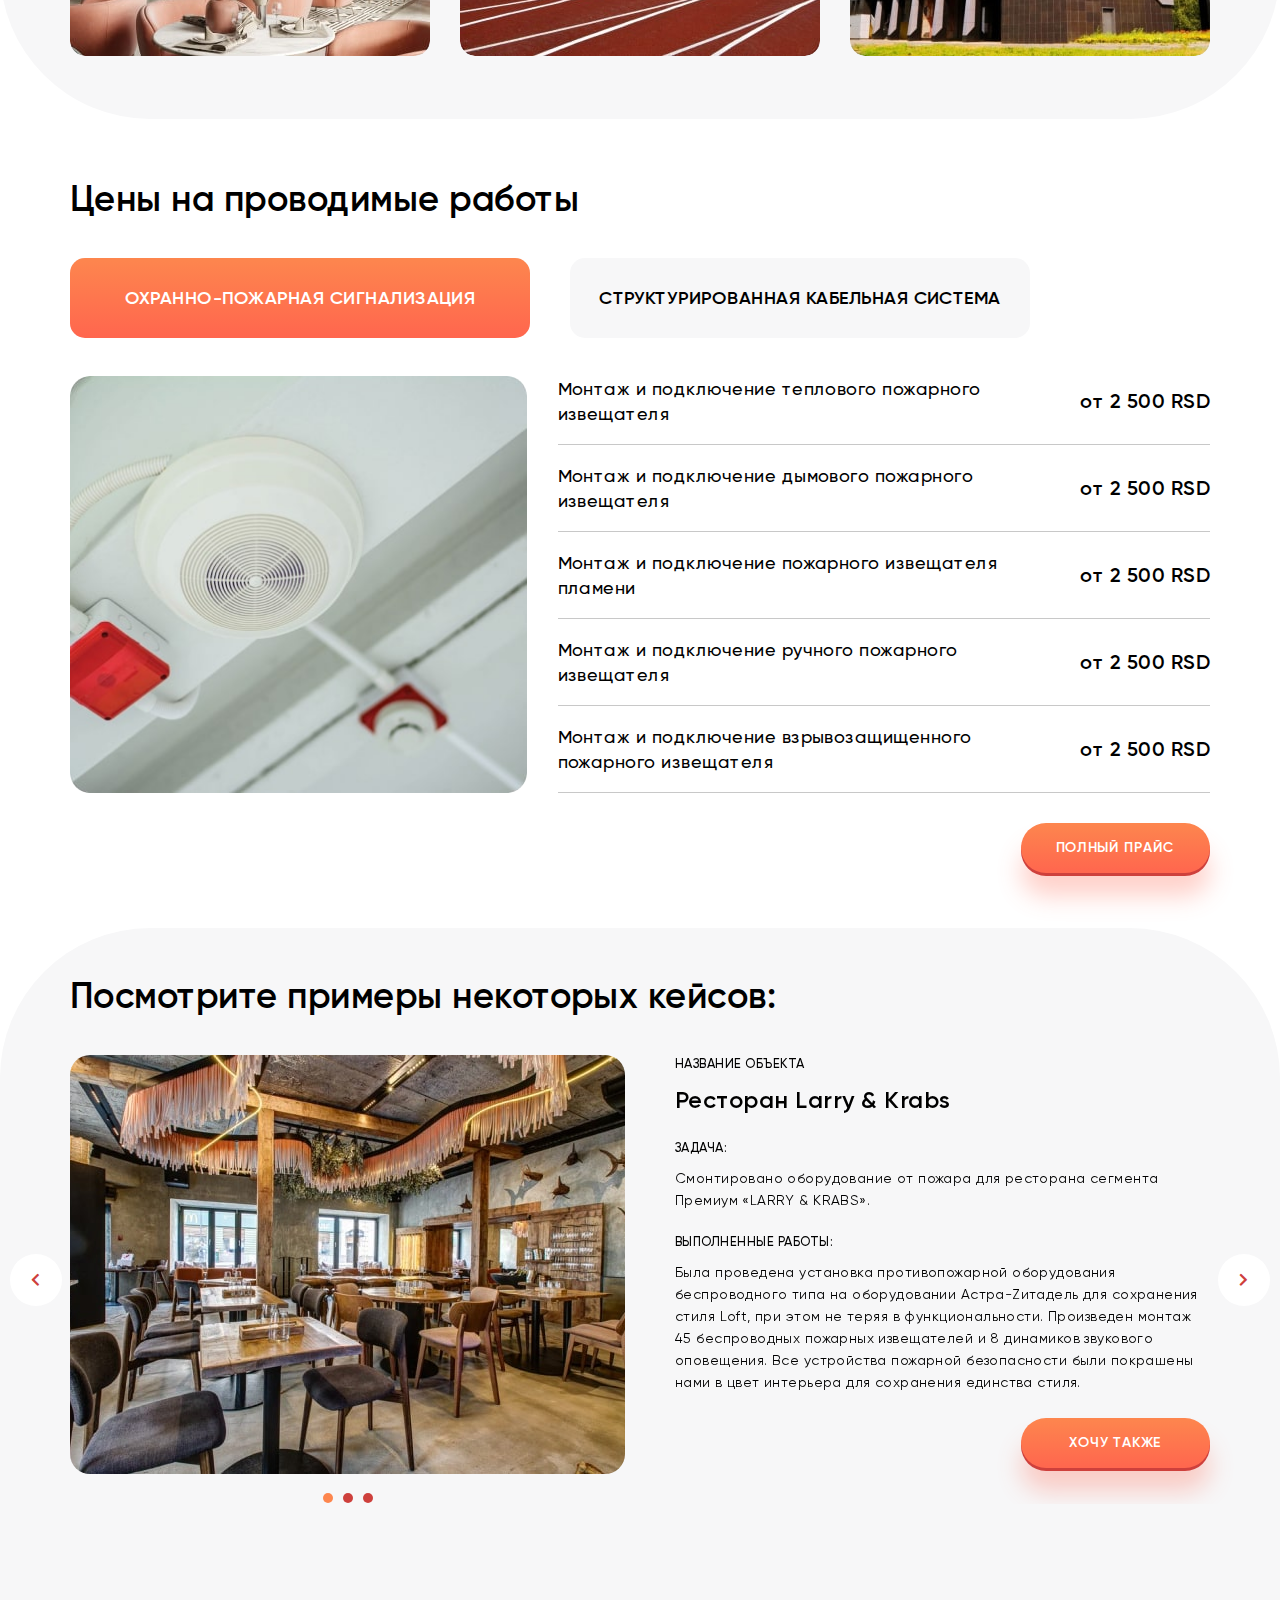
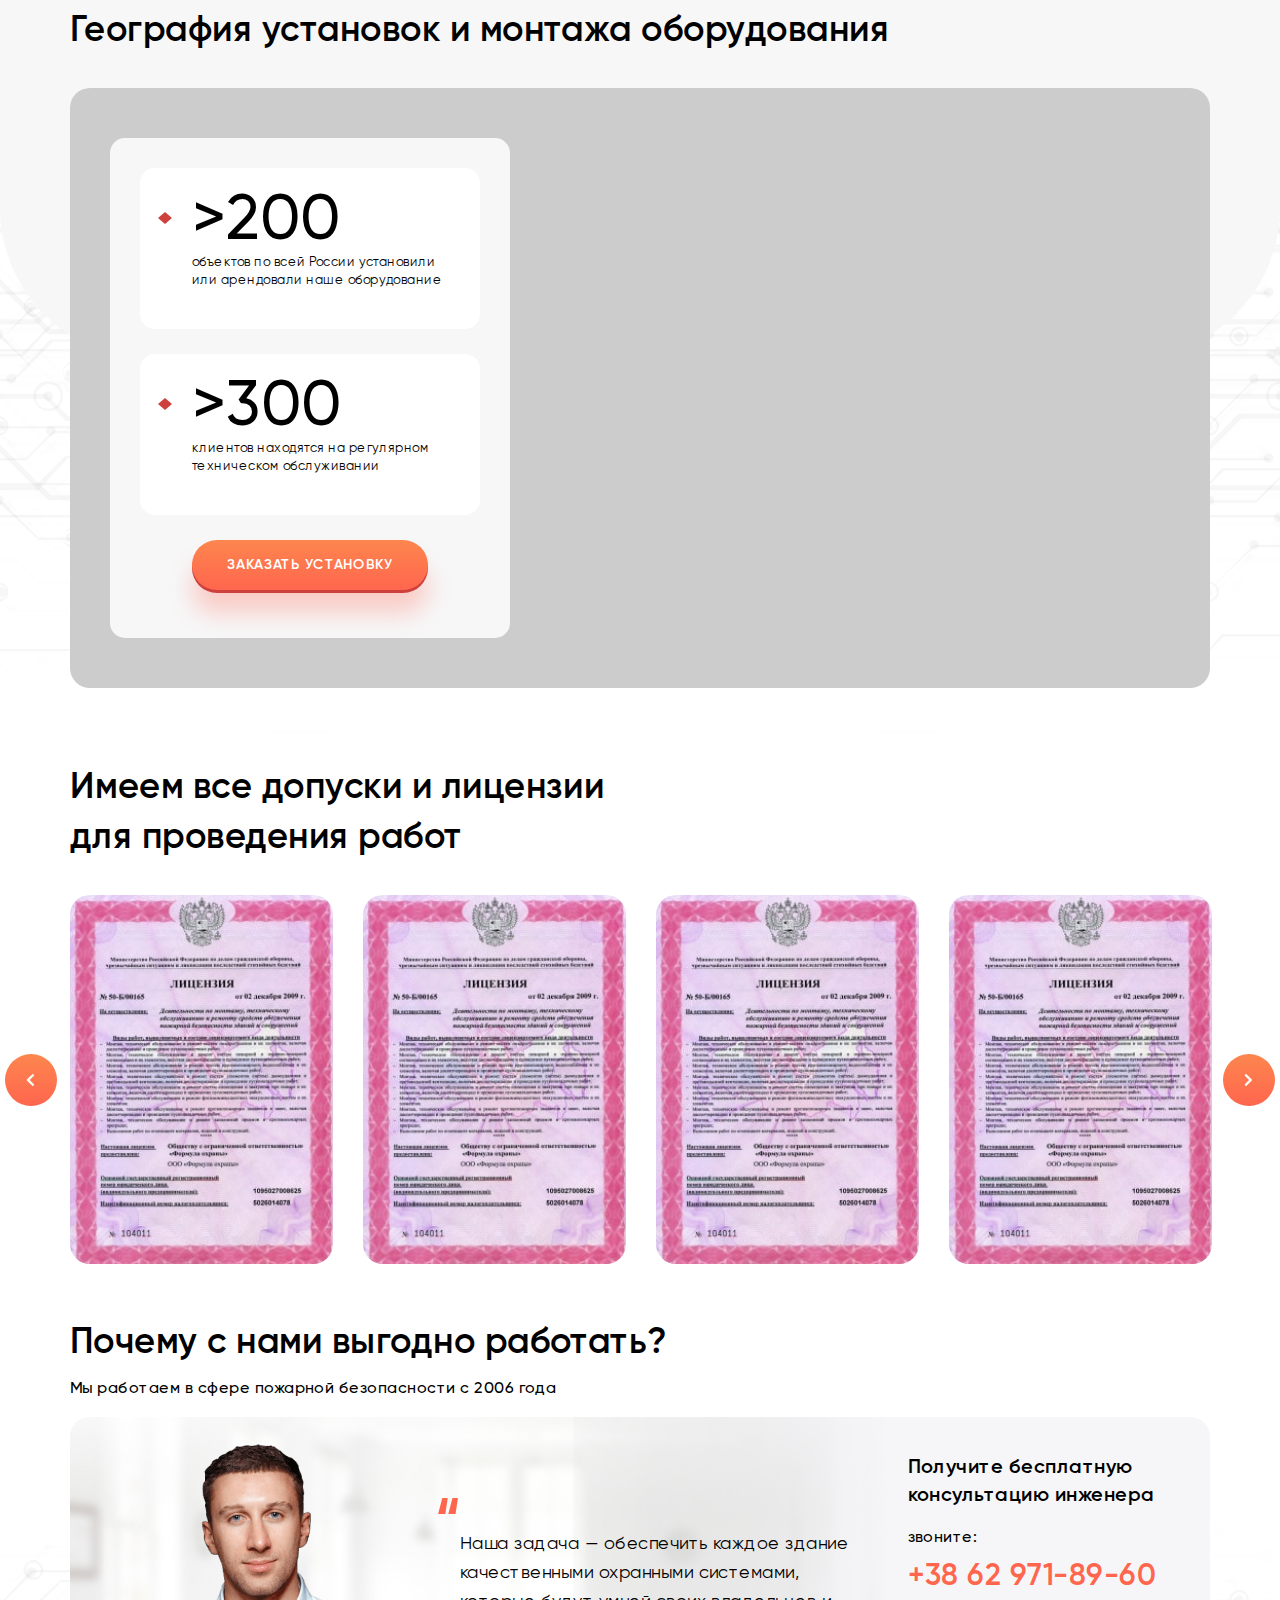
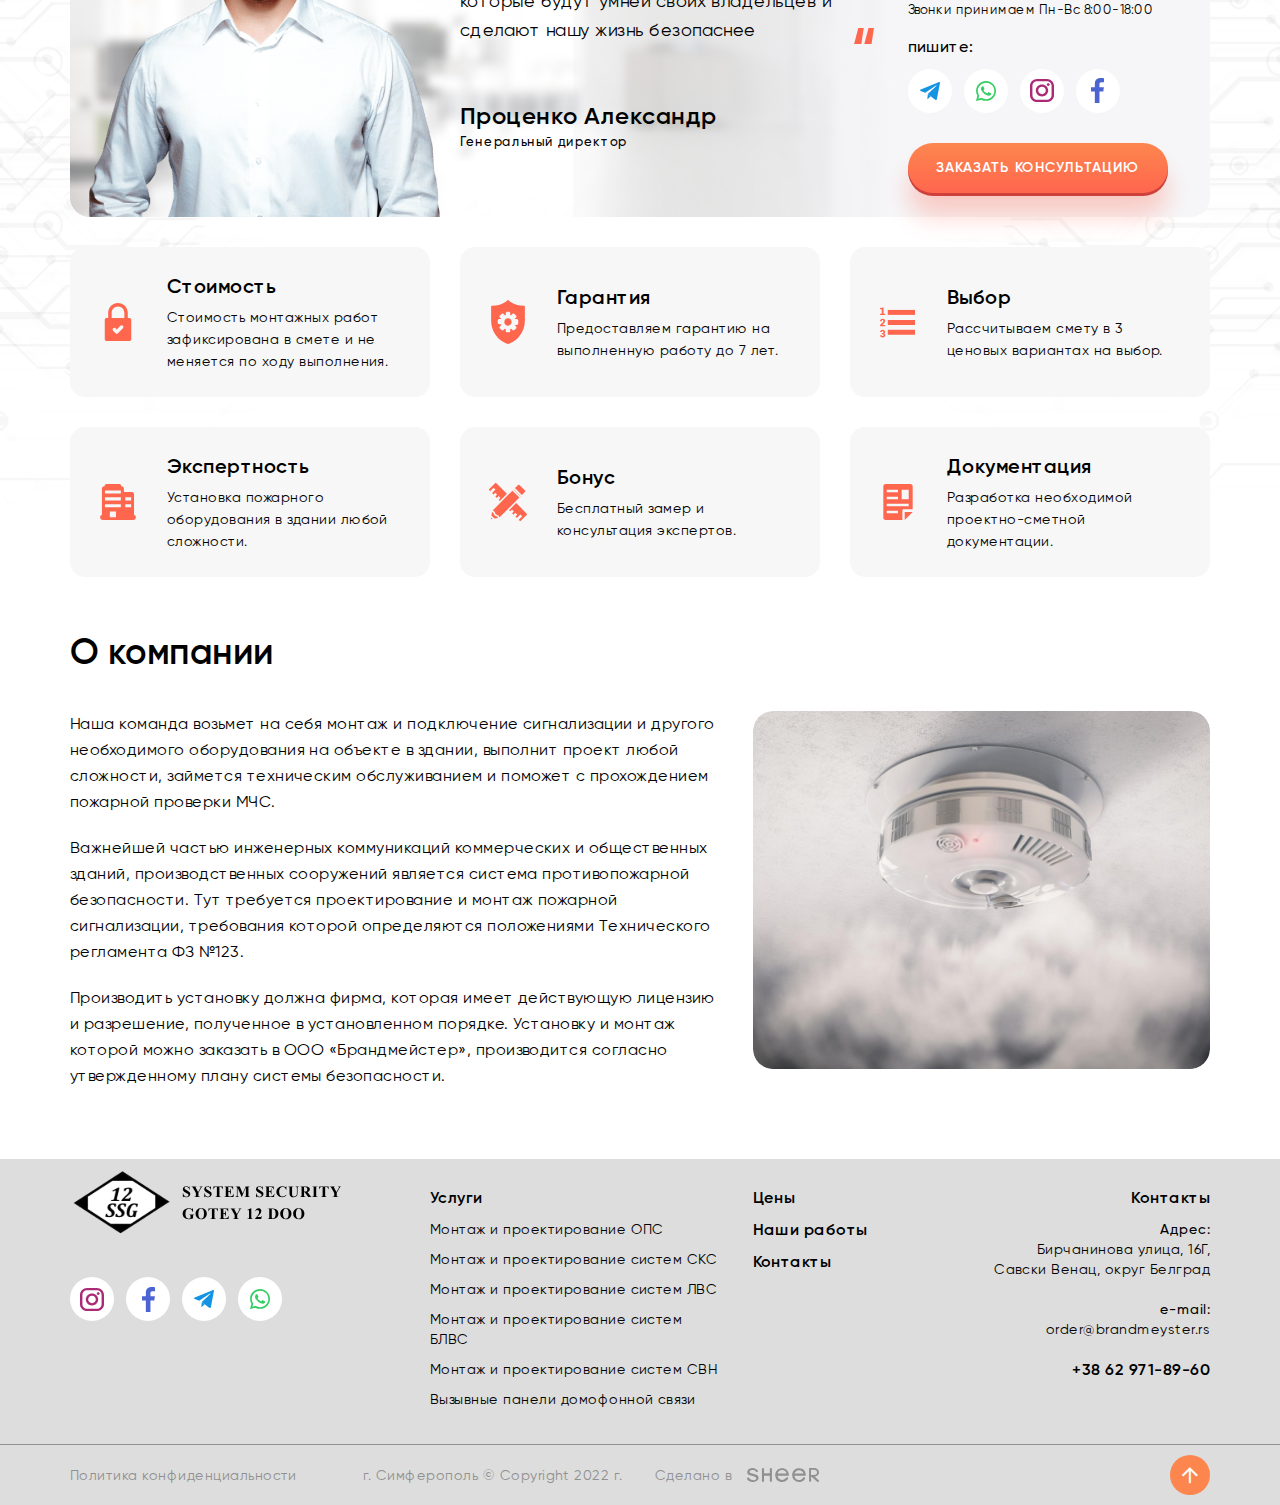
==== commit d94d47c1: "Add files via upload" ====
--- a/index.html
+++ b/index.html
@@ -18,8 +18,8 @@
 	<link rel="stylesheet" href="libs/slick-1.5.9/slick/slick.css" />
 	<link rel="stylesheet" href="libs/slick-1.5.9/slick/slick-theme.css" />
 	<link rel="stylesheet" href="css/fonts.css" />
-	<link rel="stylesheet" href="css/main.css?ver=1.2" />
-	<link rel="stylesheet" href="css/media.css?ver=1.2" />
+	<link rel="stylesheet" href="css/main.css?ver=1.3" />
+	<link rel="stylesheet" href="css/media.css?ver=1.3" />
 </head>
 <body> 
 
@@ -755,7 +755,7 @@
 <script src="libs/scroll2id/PageScroll2id.min.js"></script>
 <script src="libs/mask/jquery.maskedinput.js"></script>
 <script src="libs/jQueryFormStyler-master/jquery.formstyler.min.js"></script>
-<script src="js/common.js?ver=1.2"></script>
+<script src="js/common.js?ver=1.3"></script>
 <script src="https://api-maps.yandex.ru/2.1/?lang=ru_RU"></script>
 <script>
 	$(document).ready(function() {
--- a/css/main.css
+++ b/css/main.css
@@ -127,7 +127,7 @@
 	text-transform: uppercase;
 }
 .menu {
-	margin-left: 82px;
+	margin-left: 75px;
 	margin-right: 55px;
 	font-weight: 500;
 	display: flex;
@@ -1240,7 +1240,7 @@
 }
 .menu i {
 	font-size: 12px;
-	margin-left: 15px;
+	margin-left: 10px;
 	color: #CE403C;
 }
 .menu__dropdown {
--- a/css/media.css
+++ b/css/media.css
@@ -715,6 +715,23 @@
 	.service-total {
 		padding: 20px;
 	}
+	.slider-portfolio.arrows-main .slick-arrow {
+		top: 350px;
+		color: #fff !important;
+		background: linear-gradient(180deg, #FD864E 0%, #FF664E 100%), #FFFFFF;
+	}
+	.slider-portfolio.arrows-main .slick-prev {
+		left: -10px;
+	}
+	.slider-portfolio.arrows-main .slick-next {
+		right: -10px;
+	}
+	.slider-inner {
+		margin-bottom: 20px;
+	}
+	.slider-inner .slick-dots {
+		bottom: -11px;
+	}
 }
 
 /* Extra Small Devices, Phones */
